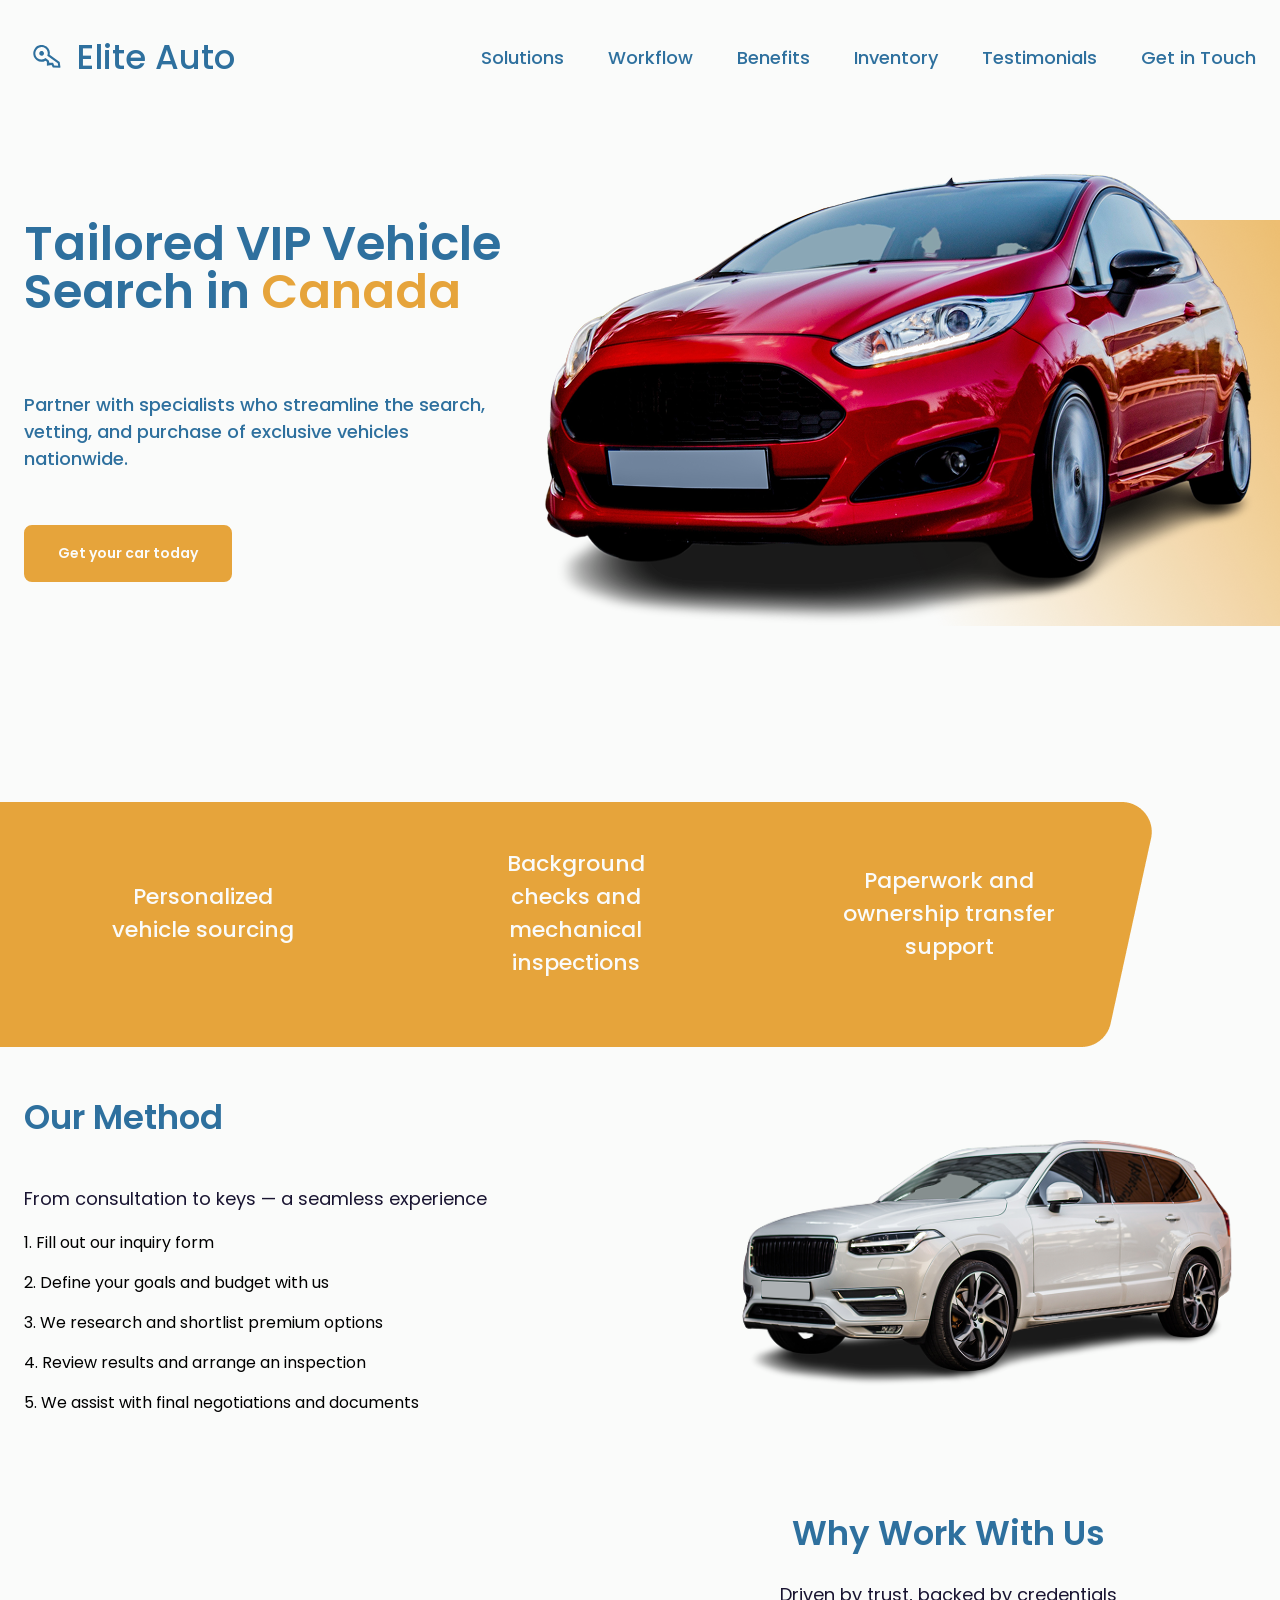
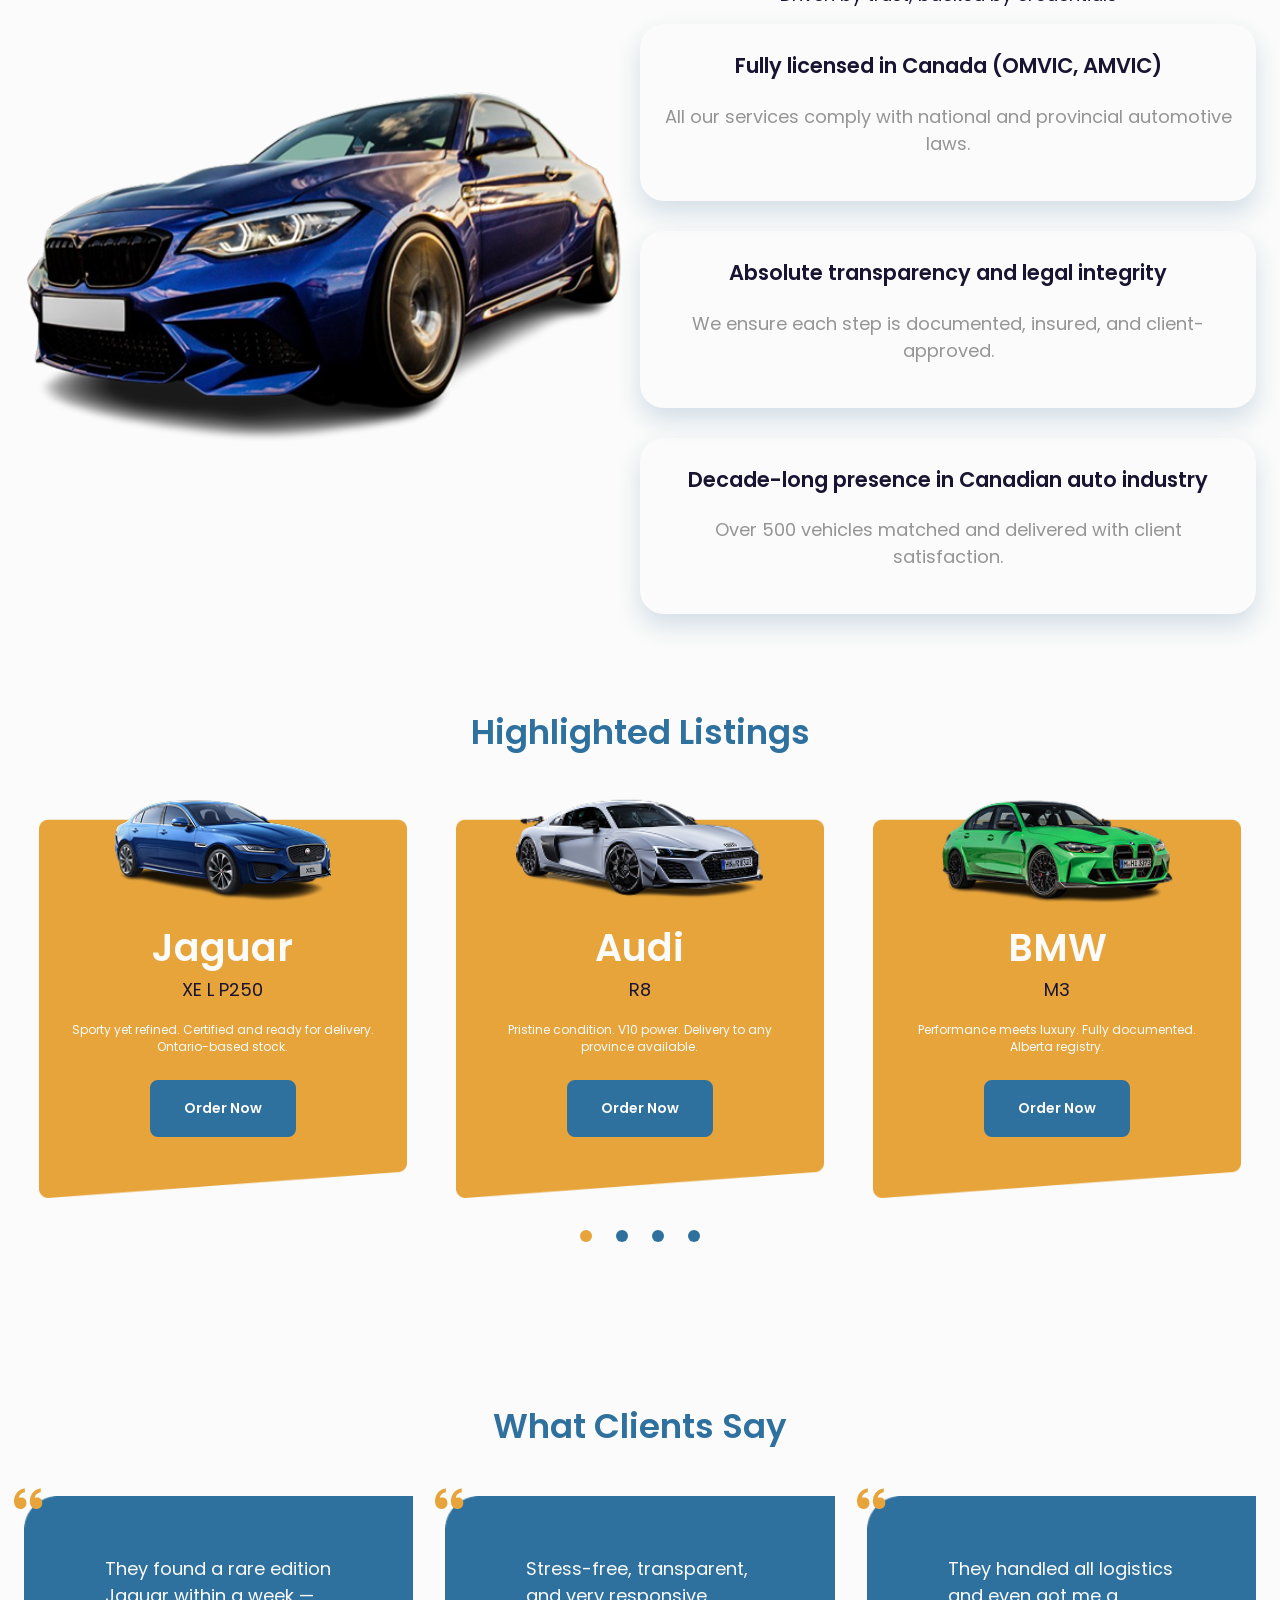
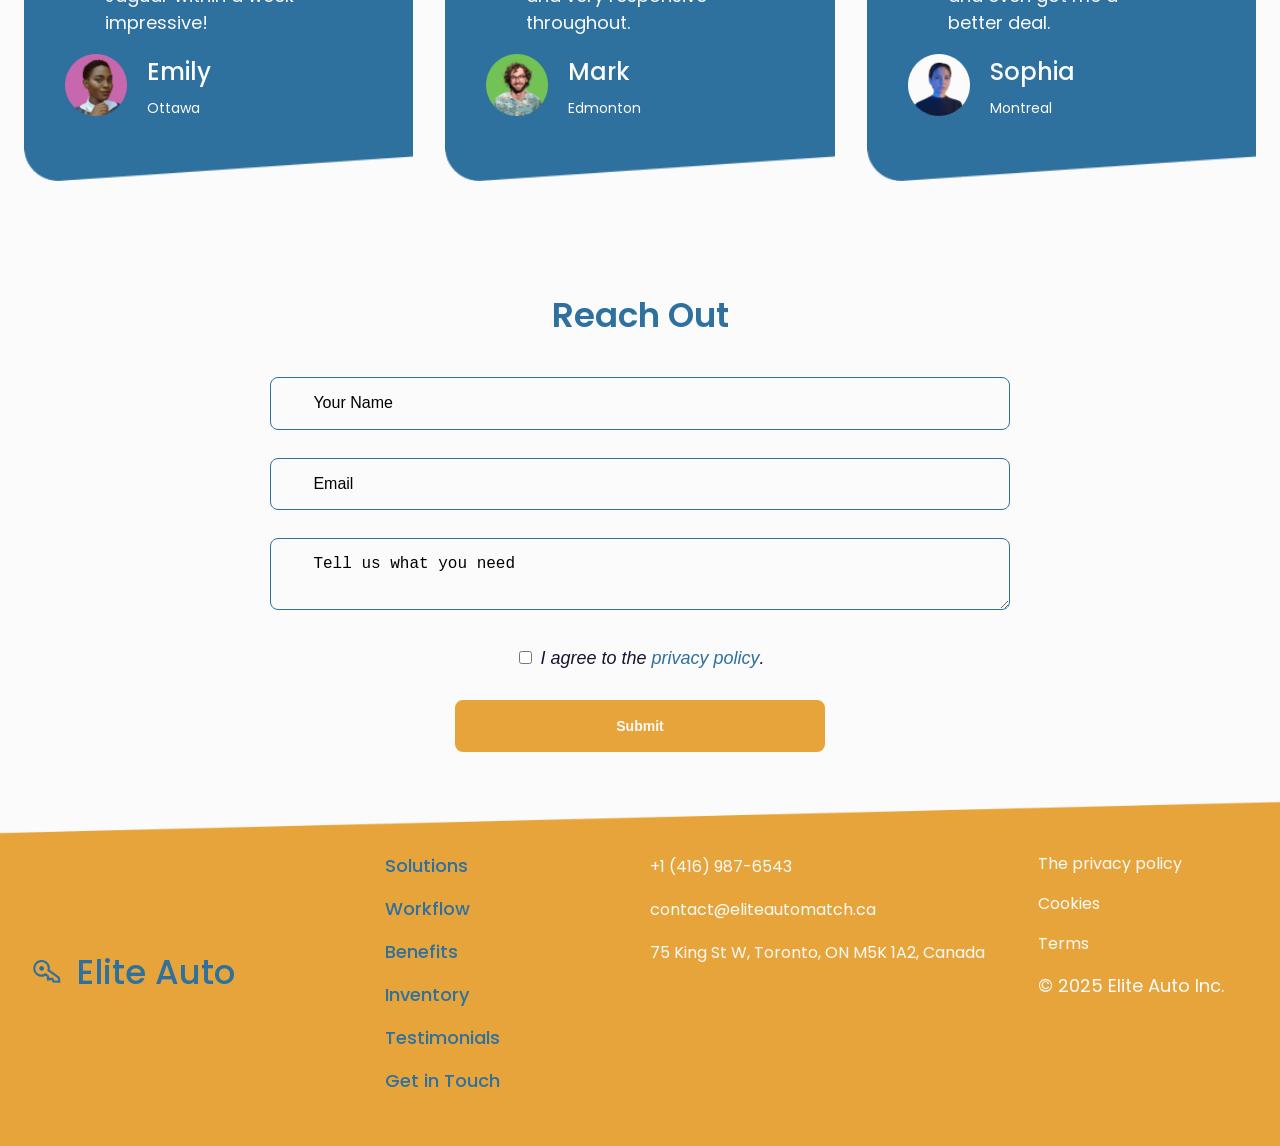
==== index.html @ 56004242 "Updates" ====
<!doctype html><html lang="en"><head><meta charset="UTF-8"><meta http-equiv="X-UA-Compatible" content="IE=edge"><meta name="viewport" content="width=device-width,initial-scale=1"><!-- SEO Meta Tags --><title>Elite Auto Matching Canada</title><meta name="description" content="Get expert help sourcing, inspecting, and buying luxury vehicles in Canada. Licensed professionals with 10+ years of experience. Transparent and secure process."><meta name="keywords" content="premium cars Canada, luxury car sourcing, vehicle inspection, car buying Canada, licensed auto broker, OMVIC, AMVIC"><meta name="author" content="Elite Auto Match"><!-- Canonical --><link rel="canonical" href="https://your-domain.ca/"><!-- Open Graph for social media --><meta property="og:title" content="Elite Auto Match — Premium Car Buying in Canada"><meta property="og:description" content="Trusted experts helping you buy luxury cars across Canada with full transparency and legal support."><meta property="og:image" content="https://yourdomain.ca/public/images/hero.png"><meta property="og:url" content="https://yourdomain.ca"><meta property="og:type" content="website"><!-- Twitter Card --><meta name="twitter:card" content="summary_large_image"><meta name="twitter:title" content="Elite Auto Match — Premium Car Sourcing in Canada"><meta name="twitter:description" content="Certified professionals helping Canadians find, inspect, and purchase top-tier vehicles."><meta name="twitter:image" content="https://yourdomain.ca/public/images/hero.png"><!-- Locale & Language --><meta name="language" content="English"><meta name="geo.region" content="CA"><meta name="geo.placename" content="Canada"><meta name="geo.position" content="56.1304;-106.3468"><meta name="ICBM" content="56.1304, -106.3468"><!-- Favicon --><link rel="icon" type="image/png" href="/favicon/favicon-96x96.png" sizes="96x96"><link rel="icon" type="image/svg+xml" href="/favicon/favicon.svg"><link rel="shortcut icon" href="/favicon/favicon.ico"><link rel="apple-touch-icon" sizes="180x180" href="/favicon/apple-touch-icon.png"><meta name="apple-mobile-web-app-title" content="FreeBook"><link rel="manifest" href="/favicon/site.webmanifest"><link rel="stylesheet" href="https://cdn.jsdelivr.net/npm/swiper@9/swiper-bundle.min.css"><link href="main.css" rel="stylesheet"></head><body><header class="header"><div class="container"><div class="header__container"><nav class="header__nav"><div class="header__logo logo"><img class="logo__img" src="public/images/logo.svg" alt="Logo"> <a class="logo__link link" href="/">Elite Auto</a></div><ul class="header__menu"><li><a class="link" href="#services">Solutions</a></li><li><a class="link" href="#process">Workflow</a></li><li><a class="link" href="#advantages">Benefits</a></li><li><a class="link" href="#examples">Inventory</a></li><li><a class="link" href="#reviews">Testimonials</a></li><li><a class="link" href="#contacts">Get in Touch</a></li></ul></nav><button class="header__burger menu-btn-open" type="button"><svg width="24" height="24"><use href="../public/images/icons.svg#icon-menu"></use></svg></button><div class="mobile-menu"><button class="mobile-menu__btn-close menu-btn-close" type="button"><svg width="24" height="24"><use href="../public/images/icons.svg#icon-close"></use></svg></button><div class="header__logo logo"><img class="logo__img" src="public/images/logo.svg" alt="Logo"> <a class="logo__link link" href="/">Elite Auto</a></div><ul class="mobile-menu__list"><li><a class="mobile-menu__link" href="#services">Solutions</a></li><li><a class="mobile-menu__link" href="#process">Workflow</a></li><li><a class="mobile-menu__link" href="#advantages">Benefits</a></li><li><a class="mobile-menu__link" href="#examples">Inventory</a></li><li><a class="mobile-menu__link" href="#reviews">Testimonials</a></li><li><a class="mobile-menu__link" href="#contacts">Get in Touch</a></li></ul></div></div></div></header><main><section class="hero-section"><div class="container"><div class="hero-section__content"><h1 class="hero-section__title">Tailored VIP Vehicle<br>Search in <span class="accent">Canada</span></h1><p class="hero-section__text">Partner with specialists who streamline the search, vetting, and purchase of exclusive vehicles nationwide.</p><a href="#contacts" class="hero-section__button button button--link" type="button">Get your car today</a></div></div><div class="hero-section__image"></div></section><section id="services" class="services-section"><div class="services-section__decor"><div class="container"><h2 class="visually-hidden">What We Offer</h2><ul class="services-section__list"><li class="services-section__service-card service-card"><div class="service-card__text"><p>Personalized vehicle sourcing</p></div></li><li class="services-section__service-card service-card"><div class="service-card__text"><p>Background checks and mechanical inspections</p></div></li><li class="services-section__service-card service-card"><div class="service-card__text"><p>Paperwork and ownership transfer support</p></div></li></ul></div></div></section><section id="process" class="section process-section"><div class="container process-section__container"><div class="process-section__content"><h2 class="section__title">Our Method</h2><h3 class="section__subtitle process-section__subtitle">From consultation to keys — a seamless experience</h3><ul class="process-section__list"><li class="process-section__process-step process-step"><p class="process-step__text">1. Fill out our inquiry form</p></li><li class="process-section__process-step process-step"><p class="process-step__text">2. Define your goals and budget with us</p></li><li class="process-section__process-step process-step"><p class="process-step__text">3. We research and shortlist premium options</p></li><li class="process-section__process-step process-step"><p class="process-step__text">4. Review results and arrange an inspection</p></li><li class="process-section__process-step process-step"><p class="process-step__text">5. We assist with final negotiations and documents</p></li></ul></div></div><div class="process-section__image"></div></section><section id="advantages" class="section advantages-section"><div class="container advantages-section__container"><div class="advantages-section__content"><h2 class="section__title">Why Work With Us</h2><h3 class="section__subtitle">Driven by trust, backed by credentials</h3><ul class="advantages-section__list"><li class="advantages-section__advantage advantage"><h3 class="advantage__title">Fully licensed in Canada (OMVIC, AMVIC)</h3><p class="advantage__descript">All our services comply with national and provincial automotive laws.</p></li><li class="advantages-section__advantage advantage"><h3 class="advantage__title">Absolute transparency and legal integrity</h3><p class="advantage__descript">We ensure each step is documented, insured, and client-approved.</p></li><li class="advantages-section__advantage advantage"><h3 class="advantage__title">Decade-long presence in Canadian auto industry</h3><p class="advantage__descript">Over 500 vehicles matched and delivered with client satisfaction.</p></li></ul></div></div><div class="advantages-section__image"></div></section><section id="examples" class="section examples-section"><div class="container"><h2 class="section__title section__title--centered">Highlighted Listings</h2><div class="examples-section__slider"><div class="examples-section__cars swiper-container"><ul class="examples-section__list swiper-wrapper"><li class="swiper-slide"><article class="examples-section__car car"><img src="public/images/car-card-decor.png" alt="car" class="car__decor"><div class="car__content"><img class="car__image" src="./public/images/jaguar.png" alt="Jaguar XEL P250"><div class="car__text"><div><h3 class="car__title">Jaguar</h3><p class="car__mark">XE L P250</p><p class="car__about">Sporty yet refined. Certified and ready for delivery. Ontario-based stock.</p></div></div><a href="#contacts" class="car__button button button--link" type="button">Order Now</a></div></article></li><li class="swiper-slide"><article class="examples-section__car car"><img src="public/images/car-card-decor.png" alt="car" class="car__decor"><div class="car__content"><img class="car__image" src="./public/images/audi.png" alt="Audi R8"><div class="car__text"><div><h3 class="car__title">Audi</h3><p class="car__mark">R8</p><p class="car__about">Pristine condition. V10 power. Delivery to any province available.</p></div></div><a href="#contacts" class="car__button button button--link" type="button">Order Now</a></div></article></li><li class="swiper-slide"><article class="examples-section__car car"><img src="public/images/car-card-decor.png" alt="car" class="car__decor"><div class="car__content"><img class="car__image" src="./public/images/bmw.png" alt="BMW M3"><div class="car__text"><div><h3 class="car__title">BMW</h3><p class="car__mark">M3</p><p class="car__about">Performance meets luxury. Fully documented. Alberta registry.</p></div></div><a href="#contacts" class="car__button button button--link" type="button">Order Now</a></div></article></li><li class="swiper-slide"><article class="examples-section__car car"><img src="public/images/car-card-decor.png" alt="car" class="car__decor"><div class="car__content"><img class="car__image" src="./public/images/lamb.png" alt="Lamborghini Huracan"><div class="car__text"><div class="car__description"><h3 class="car__title">Lamborghini</h3><p class="car__mark">Huracan</p><p class="car__about">Eye-catching exotic with full service history. Canada-wide logistics.</p></div></div><a href="#contacts" class="car__button button button--link" type="button">Order Now</a></div></article></li></ul><div class="pagination"><span class="pagination__button"></span></div></div></div></div></section><section class="testimonials-section section" id="reviews"><div class="container testimonials-section__container"><h2 class="testimonials-section__title section__title section__title--centered">What Clients Say</h2><div class="testimonials-list"><div class="testimonial-card"><blockquote class="testimonial-card__text">They found a rare edition Jaguar within a week — impressive!</blockquote><div class="testimonial-card__author"><img class="testimonial-card__img" src="./public/images/author1.png" alt="Emily"><div class="testimonial-card__author-name"><p class="testimonial-card__paragraph">Emily</p><p class="testimonial-card__from">Ottawa</p></div></div></div><div class="testimonial-card"><blockquote class="testimonial-card__text">Stress-free, transparent, and very responsive throughout.</blockquote><div class="testimonial-card__author"><img class="testimonial-card__img" src="./public/images/author2.png" alt="Mark"><div class="testimonial-card__author-name"><p class="testimonial-card__paragraph">Mark</p><p class="testimonial-card__from">Edmonton</p></div></div></div><div class="testimonial-card"><blockquote class="testimonial-card__text">They handled all logistics and even got me a better deal.</blockquote><div class="testimonial-card__author"><img class="testimonial-card__img" src="./public/images/author3.png" alt="Sophia"><div class="testimonial-card__author-name"><p class="testimonial-card__paragraph">Sophia</p><p class="testimonial-card__from">Montreal</p></div></div></div></div></div></section><section class="contacts-section section" id="contacts"><div class="container"><div class="contacts-section__container"><div class="contacts-section__form"><h2 class="contacts-section__title section__title section__title--centered">Reach Out</h2><form class="contacts-section__contact-form" id="get-form" name="get-form" autocomplete="off"><div class="contacts-section__form-field input"><label class="input__label visually-hidden" for="contact-name">Your Name</label> <input class="input__control" id="contact-name" type="text" name="contact-name" placeholder="Your Name" required></div><div class="contacts-section__form-field input"><label class="input__label visually-hidden" for="contact-email">Email</label> <input class="input__control" id="contact-email" name="contact-email" type="email" placeholder="Email" required></div><div class="contacts-section__form-field input"><label class="input__label visually-hidden" for="contact-message">Tell us what you need</label> <textarea id="contact-message" class="input__control" name="contact-message" placeholder="Tell us what you need" required></textarea></div><div class="contacts-section__consent checkbox"><label class="checkbox__container"><input class="checkbox__input contacts-section__checkbox" type="checkbox" required> I agree to the <a class="contacts-section__link link" href="/privacy-policy.html" target="_blank">privacy policy</a>.</label></div><button class="contacts-section__button button" type="submit">Submit</button></form></div></div></div></section></main><footer class="footer"><div class="container"><div class="footer__container"><nav class="footer__nav"><div class="footer__logo logo"><img class="logo__img" src="public/images/logo.svg" alt="Logo"> <a class="logo__link link" href="/">Elite Auto</a></div><ul class="footer__menu"><li><a class="link" href="#services">Solutions</a></li><li><a class="link" href="#process">Workflow</a></li><li><a class="link" href="#advantages">Benefits</a></li><li><a class="link" href="#examples">Inventory</a></li><li><a class="link" href="#reviews">Testimonials</a></li><li><a class="link" href="#contacts">Get in Touch</a></li></ul></nav><address class="footer__address"><ul class="footer__address-list"><li><a class="footer__address-link" href="tel:+14169876543">+1 (416) 987-6543</a></li><li><a class="footer__address-link" href="mailto:contact@eliteautomatch.ca">contact@eliteautomatch.ca</a></li><li><a class="footer__address-link" href="https://maps.app.goo.gl/K4pb2bKvcawvZpwS7" target="_blank">75 King St W, Toronto, ON M5K 1A2, Canada</a></li></ul><div class="footer__address-info"><a class="footer__address-link" href="privacy-policy.html" target="_blank">The privacy policy</a> <a class="footer__address-link" href="cookies.html" target="_blank">Cookies</a> <a class="footer__address-link" href="terms.html" target="_blank">Terms</a><p class="footer__address-copyright">© 2025 Elite Auto Inc.</p></div></address></div></div></footer><script src="https://cdn.jsdelivr.net/npm/swiper@9/swiper-bundle.min.js"></script><script defer="defer" src="scripts.js"></script></body></html>
---- main.css ----
@font-face{font-display:swap;font-family:"Poppins";font-style:normal;font-weight:400;src:url(media/405055dd680fa1dcdfa2.woff2) format("woff2")}@font-face{font-display:swap;font-family:"Poppins";font-style:normal;font-weight:500;src:url(media/08491d3f7fe7ae88ef44.woff2) format("woff2")}@font-face{font-display:swap;font-family:"Poppins";font-style:normal;font-weight:600;src:url(media/91145014c0350c248ed2.woff2) format("woff2")}:root{--primary: #fafbfa;--secondary: #2e709e;--secondary-orang: #e6a43b;--color-primary: #191431;--color-secondary: #272727;--color-secondary-light: #959595;--color-black: #000000;--color-secondary-title: rgba(21, 114, 211, 0.1);--font-family: "Poppins", sans-serif;--second-family: "Inter", sans-serif}.visually-hidden{position:absolute;left:-10000px;top:auto;width:1px;height:1px;overflow:hidden}.is-scroll-disable{overflow:hidden}.accent{color:#e6a43b;color:var(--secondary-orang)}*,*::after,*::before{box-sizing:border-box}html{scroll-behavior:smooth}body{color:#191431;color:var(--color-primary);font-family:"Poppins",sans-serif;font-size:16px;font-weight:300;line-height:1.5;margin:0;background-color:#fafbfa;background-color:var(--primary)}@media screen and (min-width: 768px){body{font-size:18px;font-weight:400}}h1,h2,h3,h4,h5,h6,p{margin-top:0}img{display:block;max-width:100%;height:auto;-o-object-fit:cover;object-fit:cover}ul{list-style-type:none;margin:0;padding:0}a{display:inline-block}address{font-style:normal}.advantage{background-color:var(--secondary-light);border-radius:24px;box-shadow:0 12px 24px 0 rgba(16,76,139,.16);padding:26px 24px}.advantage__descript{color:#959595;color:var(--color-secondary-light)}.button{display:block;border-radius:8px;padding:8px;color:#fafbfa;color:var(--primary);background-color:#e6a43b;background-color:var(--secondary-orang);border:2px solid #e6a43b;border:2px solid var(--secondary-orang);cursor:pointer;font-weight:600;font-size:14px}.button:hover{color:#e6a43b;color:var(--secondary-orang);background:rgba(0,0,0,0)}.button--link{text-decoration:none;text-align:center}@media screen and (min-width: 768px){.button{padding:16px 32px}}.car{display:flex;align-items:center;flex-direction:column;gap:25px;border-radius:16px;height:403px;position:relative;color:#fafbfa;color:var(--primary)}.car__decor{position:absolute;bottom:0;z-index:0;height:379px}.car__image{height:108px;-o-object-fit:contain;object-fit:contain}.car__content{position:relative;z-index:1;display:flex;align-items:center;flex-direction:column;text-align:center;gap:25px}.car__title{font-weight:900;font-size:38px;line-height:106%;margin-bottom:8px}.car__mark{font-weight:400;font-size:18px;color:#191431;color:var(--color-primary)}.car__about{font-weight:400;font-size:12px;line-height:142%;width:80%;margin:0 auto}.car__text{display:flex;flex-direction:column;gap:24px}.car__button{background-color:#2e709e;background-color:var(--secondary);border:2px solid #2e709e;border:2px solid var(--secondary)}.car__button:hover{background-color:rgba(0,0,0,0);color:#fafbfa;color:var(--primary)}.link{color:#2e709e;color:var(--secondary);text-decoration:none;transition:color .3s;font-weight:500}.link:hover{color:#191431;color:var(--color-primary)}.input{position:relative}.input__label{position:absolute;top:16px;left:42px}.input__control{padding:8px 24px;width:100%;font-size:16px;line-height:1.17;border-radius:8px;border:1px solid #2e709e;border:1px solid var(--secondary);background-color:rgba(0,0,0,0)}.input__control:focus{border-color:#e6a43b;border-color:var(--secondary-orang);outline:none}.input__control::-moz-placeholder{color:var(--color-secondary-dark);font-size:16px;line-height:1.17}.input__control::placeholder{color:var(--color-secondary-dark);font-size:16px;line-height:1.17}.input__control:focus::-moz-placeholder{color:var(--color-primary-dark)}.input__control:focus::placeholder{color:var(--color-primary-dark)}@media screen and (min-width: 768px){.input__control{padding:16px 42px}}.logo{gap:5px;align-items:center;display:flex;font-family:"Poppins", sans-serif;font-family:var(--font-family);font-weight:600;font-size:34px;line-height:150%;color:#2e709e;color:var(--secondary);text-wrap:nowrap}@media screen and (min-width: 768px){.logo{font-size:18px}}@media screen and (min-width: 1280px){.logo{font-size:34px}}.logo__link{color:#2e709e;color:var(--secondary)}.logo__link:hover{color:#2e709e;color:var(--secondary)}.logo__link--footer{color:#fafbfa;color:var(--primary)}.logo__link--footer:hover{color:#fafbfa;color:var(--primary)}.logo__img{height:44px;width:44px}@media screen and (min-width: 768px){.logo__img{height:24px;width:24px}}@media screen and (min-width: 1280px){.logo__img{height:47px;width:47px}}.pagination{display:flex;align-items:center;justify-content:center;gap:24px}.pagination__button{width:12px;height:12px;padding:0;background-color:#2e709e;background-color:var(--secondary);border-radius:50%}.pagination__button--active{background-color:#e6a43b;background-color:var(--secondary-orang)}.process-step{font-size:16px;line-height:150%;color:#000000;color:var(--color-black);display:flex;align-items:center;gap:10px}.process-step__text{margin:0}.service-card{display:flex;flex-direction:column;gap:18px;width:20%;text-align:center}.service-card__icon-container{margin:20px auto}.service-card__icon{fill:#fafbfa;fill:var(--primary)}.service-card__text{font-weight:500;font-size:16px;line-height:150%}@media screen and (min-width: 768px){.service-card__text{font-size:22px}}.testimonial-card{position:relative;z-index:1;padding:41px;border-radius:30px 0 0 30px;background-image:url([data-uri]);background-repeat:no-repeat;background-size:cover;color:#fafbfa;color:var(--primary)}.testimonial-card:before{position:absolute;content:"";background-image:url([data-uri]);background-repeat:no-repeat;background-size:cover;background-position:center;height:21px;width:29px;top:-8px;left:-10px}.testimonial-card__paragraph{margin:0}.testimonial-card__text{font-weight:400;font-size:18px;line-height:150%}.testimonial-card__author{font-weight:500;font-size:24px;line-height:150%;display:flex;gap:20px}.testimonial-card__img{width:62px;height:62px}.testimonial-card__from{font-weight:400;font-size:14px}.advantages-section{position:relative}.advantages-section__container{display:flex;justify-content:flex-end;text-align:center}.advantages-section__content{width:100%}@media screen and (min-width: 768px){.advantages-section__content{width:50%}}.advantages-section__list{display:flex;flex-direction:column;gap:30px}.advantages-section__image{display:none}@media screen and (min-width: 768px){.advantages-section__image{display:block;position:absolute;background-image:url(public/images/advantages-section.png);background-repeat:no-repeat;background-size:contain;background-position:center left;top:0;left:0;width:50%;height:100%}}.contacts-section{padding:4rem 0;text-align:center}.contacts-section__wrapper{width:100%}@media screen and (min-width: 768px){.contacts-section__wrapper{width:50%;margin:0 auto}}.contacts-section__contact-form{display:flex;flex-direction:column;gap:28px;width:100%;margin:0 auto;padding-top:40px}@media screen and (min-width: 768px){.contacts-section__contact-form{width:60%}}.contacts-section__button{width:50%;margin:0 auto}.contacts-section__consent{font-family:"Inter", sans-serif;font-family:var(--second-family);font-style:italic}.contacts-section__link{color:#2e709e;color:var(--secondary)}.contacts-section__link:hover{color:#191431;color:var(--color-primary)}.container{width:100%;max-width:1288px;margin:0 auto;padding:0 24px}.examples-section{position:relative}.examples-section__slider{display:flex;gap:32px;align-items:center;margin-top:40px;margin-bottom:50px}.examples-section__cars{overflow:hidden}.examples-section__list{margin-bottom:32px}.footer{background-image:url([data-uri]);background-repeat:no-repeat;background-size:cover;background-position:center;padding:52px 0;position:relative;color:#fafbfa;color:var(--primary)}.footer__container{display:flex;gap:20px;flex-direction:column}@media screen and (min-width: 768px){.footer__container{flex-direction:row}}.footer__nav,.footer__address{display:flex;flex-direction:column;gap:20px;text-align:center}@media screen and (min-width: 768px){.footer__nav,.footer__address{flex-basis:50%;flex-direction:row;text-align:left}}.footer__logo,.footer__menu{flex-grow:1}.footer__menu{display:flex;flex-direction:column;flex-grow:1;gap:16px}.footer__address-list,.footer__address-info{flex-grow:1;display:flex;flex-direction:column;gap:16px}.footer__address-link{color:#fafbfa;color:var(--primary);font-size:16px;font-weight:300;text-decoration:none}.footer__address-link:hover{color:#191431;color:var(--color-primary)}.header{position:absolute;top:0;left:0;width:100%;padding-top:16px;font-weight:500;z-index:2}@media screen and (min-width: 1280px){.header{padding-top:32px}}.header__container{display:flex;align-items:center;gap:40px}.header__nav{display:flex;align-items:center;flex-grow:1;gap:40px}.header__menu{display:none;text-wrap:nowrap}@media screen and (min-width: 768px){.header__menu{display:flex;gap:16px;flex-grow:1;justify-content:flex-end}}@media screen and (min-width: 1280px){.header__menu{gap:44px}}.header__button{display:none}@media screen and (min-width: 1280px){.header__button{display:block}}.header__burger{background-color:rgba(0,0,0,0);border:none;height:24px;width:24px;padding:0;fill:#191431;fill:var(--color-primary)}@media screen and (min-width: 768px){.header__burger{display:none}}.hero-section{padding:124px 0;position:relative}@media screen and (min-width: 768px){.hero-section{padding:200px 0}}@media screen and (min-width: 1280px){.hero-section{padding:220px 0}}.hero-section__content{width:100%;position:relative;z-index:1;display:flex;flex-direction:column;align-items:center;gap:35px}@media screen and (min-width: 768px){.hero-section__content{width:40%;align-items:flex-start}}.hero-section__title{font-weight:600;font-size:48px;line-height:100%;position:relative;text-wrap:nowrap;color:#2e709e;color:var(--secondary)}.hero-section__text{font-weight:500;font-size:18px;line-height:150%;color:#2e709e;color:var(--secondary)}.hero-section__button{margin-left:0;width:-moz-fit-content;width:fit-content;text-wrap:nowrap}.hero-section__image{display:none}@media screen and (min-width: 768px){.hero-section__image{display:block;background-repeat:no-repeat;background-position:left center;background-image:url(public/images/hero.png);position:absolute;top:0;right:0;height:100%;width:60%;z-index:0}}.mobile-menu{position:fixed;top:0;left:0;z-index:20;width:100%;height:100%;padding:16px 24px;background-color:#fafbfa;background-color:var(--primary);transform:translateX(100%);transition:transform .3s}.mobile-menu.is-open{transform:translateX(0)}.mobile-menu__btn-close{position:absolute;top:16px;right:24px;display:flex;align-items:center;justify-content:center;padding:0;fill:rgba(0,0,0,0);stroke:#2e709e;stroke:var(--secondary);background-color:rgba(0,0,0,0);border:none;cursor:pointer}.mobile-menu__list{display:flex;flex-direction:column;gap:16px;padding-top:40px}.mobile-menu__link{color:#191431;color:var(--color-primary);font-size:16px;line-height:1.5;text-decoration:none;font-weight:600}.mobile-menu__link:hover{color:#2e709e;color:var(--secondary)}.process-section{position:relative}.process-section__container{display:flex;justify-content:flex-end;flex-direction:column-reverse}.process-section__content{width:100%;position:relative;z-index:1;display:flex;flex-direction:column;align-items:center;gap:20px}@media screen and (min-width: 768px){.process-section__content{width:50%;align-items:flex-start}}.process-section__subtitle{margin:0}.process-section__list{display:flex;flex-direction:column;gap:16px}.process-section__image{display:none}@media screen and (min-width: 768px){.process-section__image{display:block;position:absolute;background-image:url(public/images/decor-progress.png);background-repeat:no-repeat;background-size:contain;background-position:center left;top:0;right:0;width:50%;height:100%}}.section{padding:20px 0}@media screen and (min-width: 768px){.section{padding:48px 0}}.section__title{font-weight:900;font-size:55px;line-height:116%;color:#2e709e;color:var(--secondary)}@media screen and (min-width: 768px){.section__title{font-size:34px;line-height:1.3}}.section__title--centered{text-align:center;margin:0 auto}.section__subtitle{line-height:130%;font-weight:400;font-size:18px}.services-section{color:#fafbfa;color:var(--primary)}.services-section__decor{display:flex;align-items:center;width:100%;height:245px;background-image:url([data-uri]);background-repeat:no-repeat;background-size:cover;background-position:center}@media screen and (min-width: 768px){.services-section__decor{width:90%;background-position:right}}.services-section__list{display:flex;justify-content:space-around;align-items:center;gap:16px}.testimonials-section{padding:4rem 0}.testimonials-section__title{margin-bottom:.5rem}.testimonials-list{display:grid;grid-template-columns:repeat(auto-fit, minmax(280px, 1fr));grid-gap:2rem;gap:2rem;padding-top:40px}.thank-you{text-align:center;padding-top:124px}.thank-you__button{width:20%;margin:0px auto 40px}

/*# sourceMappingURL=main.css.map*/
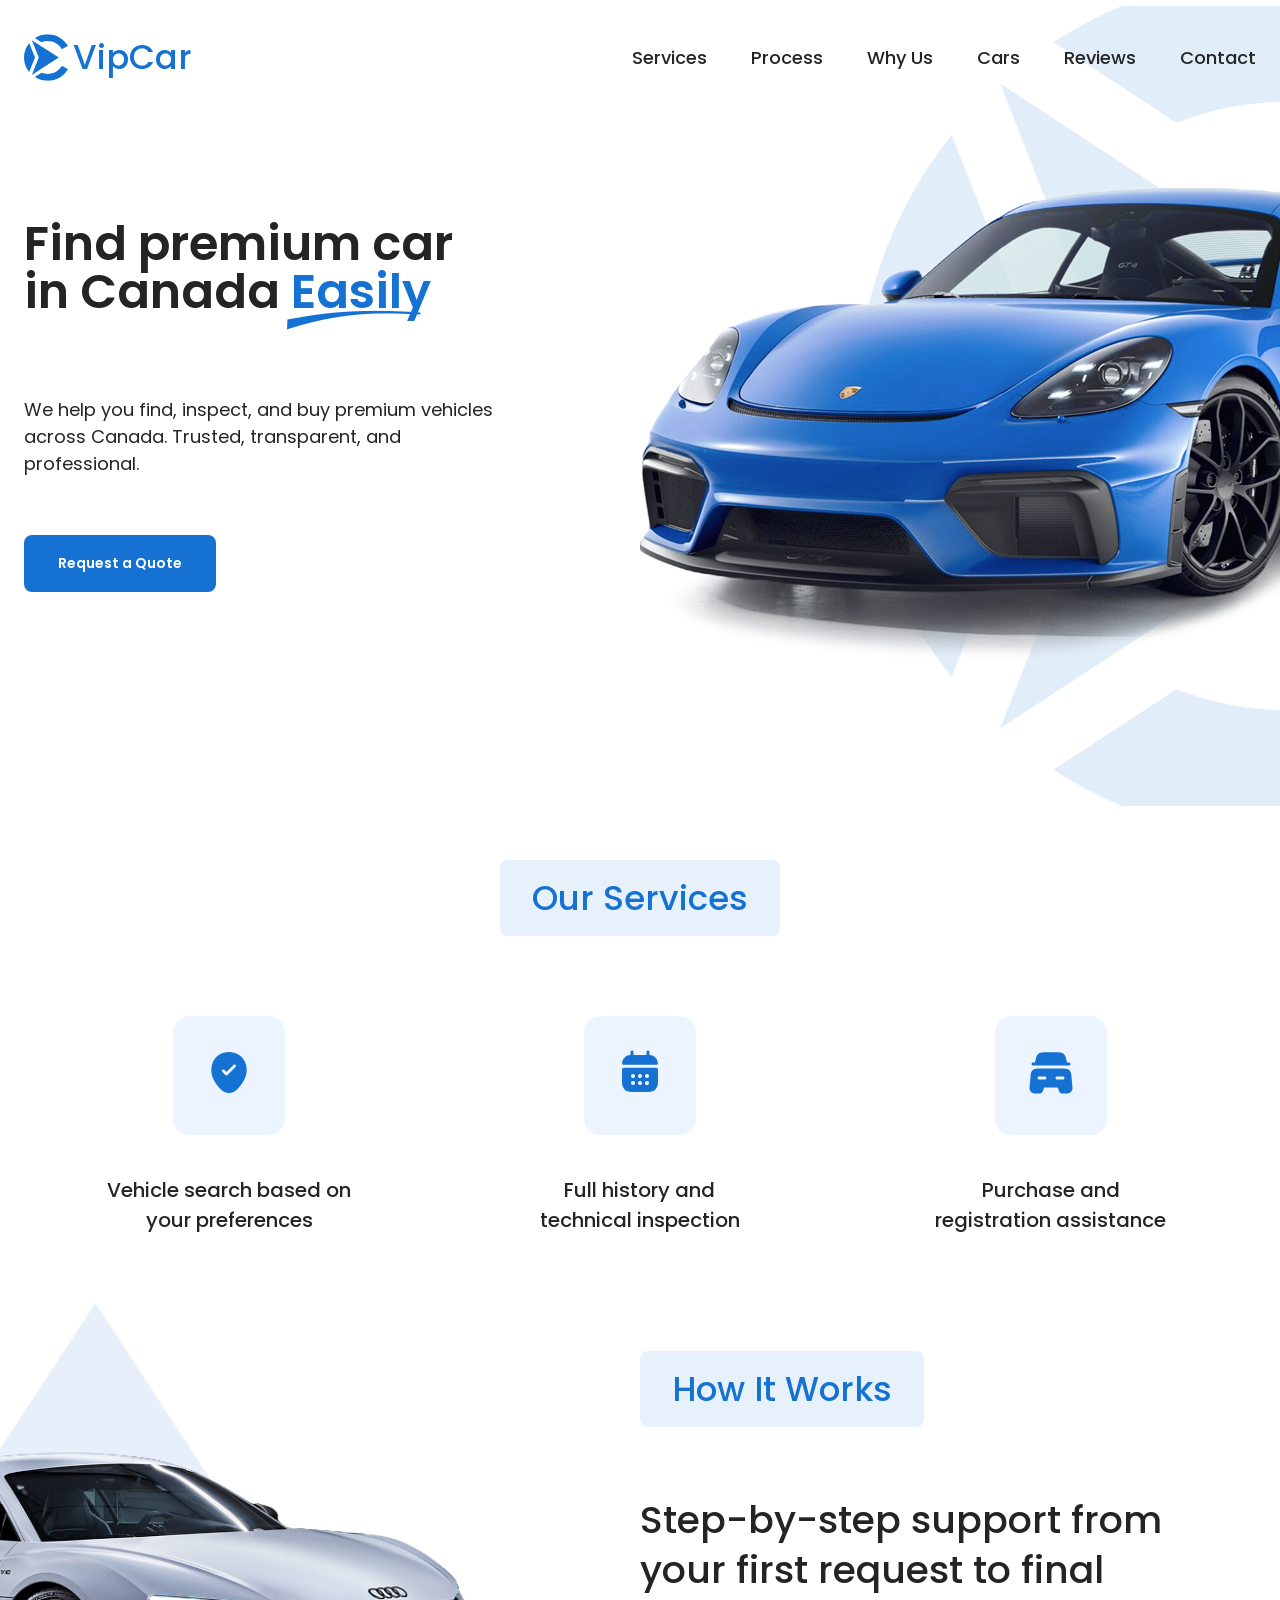
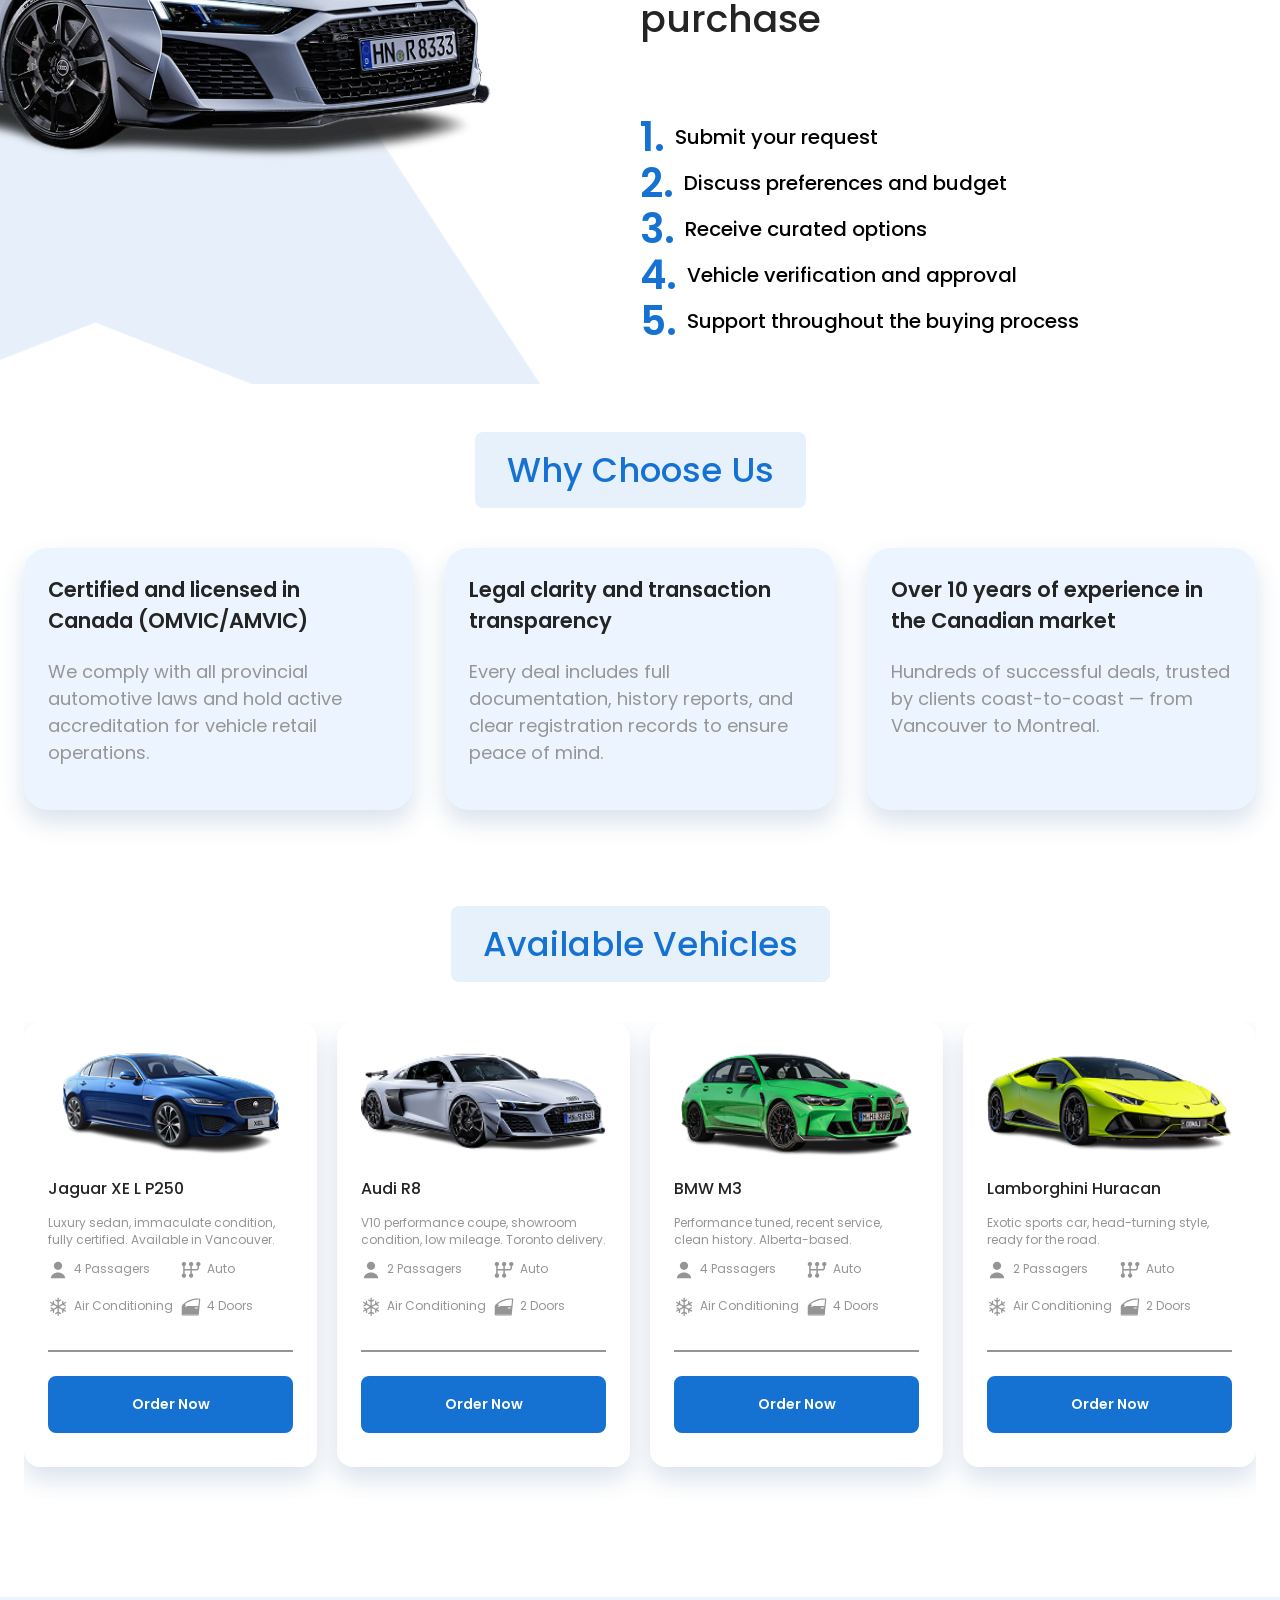
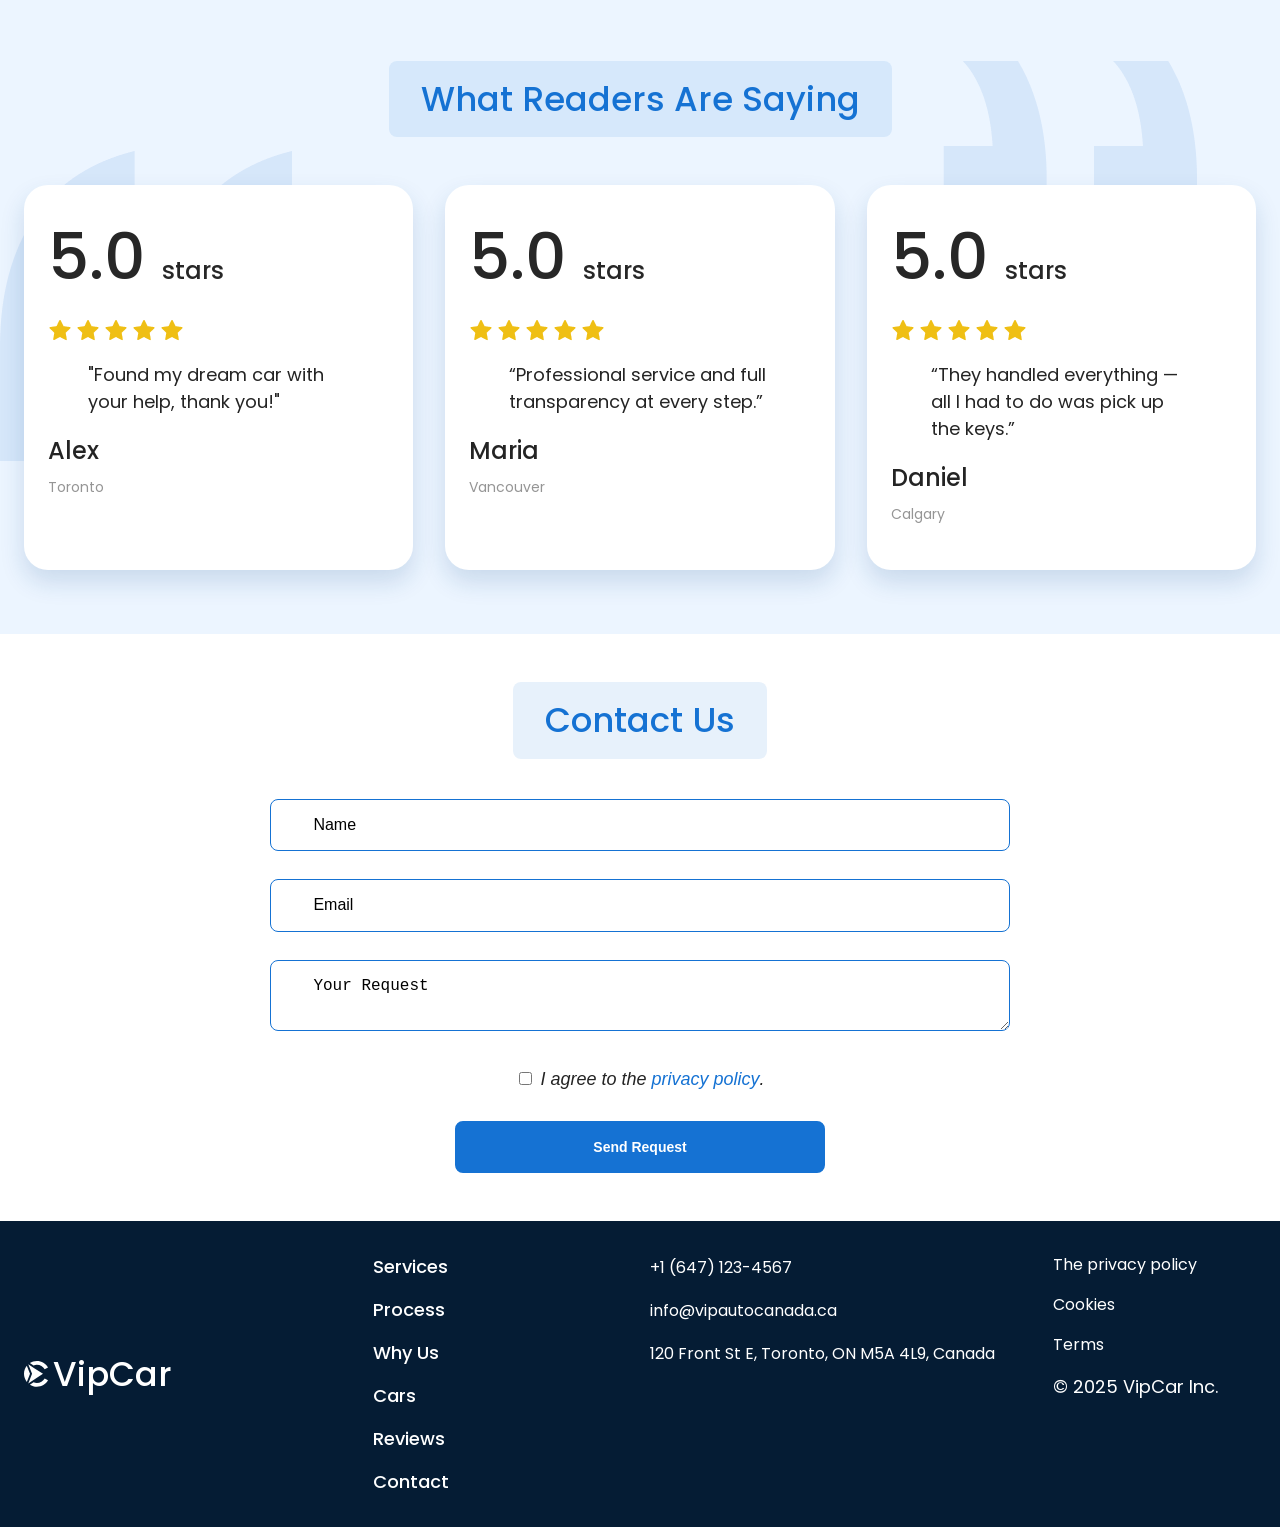
==== commit a9038228: "Updates" ====
--- a/index.html
+++ b/index.html
@@ -1 +1 @@
-<!doctype html><html lang="en"><head><meta charset="UTF-8"><meta http-equiv="X-UA-Compatible" content="IE=edge"><meta name="viewport" content="width=device-width,initial-scale=1"><!-- SEO Meta Tags --><title>Elite Auto Matching Canada</title><meta name="description" content="Get expert help sourcing, inspecting, and buying luxury vehicles in Canada. Licensed professionals with 10+ years of experience. Transparent and secure process."><meta name="keywords" content="premium cars Canada, luxury car sourcing, vehicle inspection, car buying Canada, licensed auto broker, OMVIC, AMVIC"><meta name="author" content="Elite Auto Match"><!-- Canonical --><link rel="canonical" href="https://your-domain.ca/"><!-- Open Graph for social media --><meta property="og:title" content="Elite Auto Match — Premium Car Buying in Canada"><meta property="og:description" content="Trusted experts helping you buy luxury cars across Canada with full transparency and legal support."><meta property="og:image" content="https://yourdomain.ca/public/images/hero.png"><meta property="og:url" content="https://yourdomain.ca"><meta property="og:type" content="website"><!-- Twitter Card --><meta name="twitter:card" content="summary_large_image"><meta name="twitter:title" content="Elite Auto Match — Premium Car Sourcing in Canada"><meta name="twitter:description" content="Certified professionals helping Canadians find, inspect, and purchase top-tier vehicles."><meta name="twitter:image" content="https://yourdomain.ca/public/images/hero.png"><!-- Locale & Language --><meta name="language" content="English"><meta name="geo.region" content="CA"><meta name="geo.placename" content="Canada"><meta name="geo.position" content="56.1304;-106.3468"><meta name="ICBM" content="56.1304, -106.3468"><!-- Favicon --><link rel="icon" type="image/png" href="/favicon/favicon-96x96.png" sizes="96x96"><link rel="icon" type="image/svg+xml" href="/favicon/favicon.svg"><link rel="shortcut icon" href="/favicon/favicon.ico"><link rel="apple-touch-icon" sizes="180x180" href="/favicon/apple-touch-icon.png"><meta name="apple-mobile-web-app-title" content="FreeBook"><link rel="manifest" href="/favicon/site.webmanifest"><link rel="stylesheet" href="https://cdn.jsdelivr.net/npm/swiper@9/swiper-bundle.min.css"><link href="main.css" rel="stylesheet"></head><body><header class="header"><div class="container"><div class="header__container"><nav class="header__nav"><div class="header__logo logo"><img class="logo__img" src="public/images/logo.svg" alt="Logo"> <a class="logo__link link" href="/">Elite Auto</a></div><ul class="header__menu"><li><a class="link" href="#services">Solutions</a></li><li><a class="link" href="#process">Workflow</a></li><li><a class="link" href="#advantages">Benefits</a></li><li><a class="link" href="#examples">Inventory</a></li><li><a class="link" href="#reviews">Testimonials</a></li><li><a class="link" href="#contacts">Get in Touch</a></li></ul></nav><button class="header__burger menu-btn-open" type="button"><svg width="24" height="24"><use href="../public/images/icons.svg#icon-menu"></use></svg></button><div class="mobile-menu"><button class="mobile-menu__btn-close menu-btn-close" type="button"><svg width="24" height="24"><use href="../public/images/icons.svg#icon-close"></use></svg></button><div class="header__logo logo"><img class="logo__img" src="public/images/logo.svg" alt="Logo"> <a class="logo__link link" href="/">Elite Auto</a></div><ul class="mobile-menu__list"><li><a class="mobile-menu__link" href="#services">Solutions</a></li><li><a class="mobile-menu__link" href="#process">Workflow</a></li><li><a class="mobile-menu__link" href="#advantages">Benefits</a></li><li><a class="mobile-menu__link" href="#examples">Inventory</a></li><li><a class="mobile-menu__link" href="#reviews">Testimonials</a></li><li><a class="mobile-menu__link" href="#contacts">Get in Touch</a></li></ul></div></div></div></header><main><section class="hero-section"><div class="container"><div class="hero-section__content"><h1 class="hero-section__title">Tailored VIP Vehicle<br>Search in <span class="accent">Canada</span></h1><p class="hero-section__text">Partner with specialists who streamline the search, vetting, and purchase of exclusive vehicles nationwide.</p><a href="#contacts" class="hero-section__button button button--link" type="button">Get your car today</a></div></div><div class="hero-section__image"></div></section><section id="services" class="services-section"><div class="services-section__decor"><div class="container"><h2 class="visually-hidden">What We Offer</h2><ul class="services-section__list"><li class="services-section__service-card service-card"><div class="service-card__text"><p>Personalized vehicle sourcing</p></div></li><li class="services-section__service-card service-card"><div class="service-card__text"><p>Background checks and mechanical inspections</p></div></li><li class="services-section__service-card service-card"><div class="service-card__text"><p>Paperwork and ownership transfer support</p></div></li></ul></div></div></section><section id="process" class="section process-section"><div class="container process-section__container"><div class="process-section__content"><h2 class="section__title">Our Method</h2><h3 class="section__subtitle process-section__subtitle">From consultation to keys — a seamless experience</h3><ul class="process-section__list"><li class="process-section__process-step process-step"><p class="process-step__text">1. Fill out our inquiry form</p></li><li class="process-section__process-step process-step"><p class="process-step__text">2. Define your goals and budget with us</p></li><li class="process-section__process-step process-step"><p class="process-step__text">3. We research and shortlist premium options</p></li><li class="process-section__process-step process-step"><p class="process-step__text">4. Review results and arrange an inspection</p></li><li class="process-section__process-step process-step"><p class="process-step__text">5. We assist with final negotiations and documents</p></li></ul></div></div><div class="process-section__image"></div></section><section id="advantages" class="section advantages-section"><div class="container advantages-section__container"><div class="advantages-section__content"><h2 class="section__title">Why Work With Us</h2><h3 class="section__subtitle">Driven by trust, backed by credentials</h3><ul class="advantages-section__list"><li class="advantages-section__advantage advantage"><h3 class="advantage__title">Fully licensed in Canada (OMVIC, AMVIC)</h3><p class="advantage__descript">All our services comply with national and provincial automotive laws.</p></li><li class="advantages-section__advantage advantage"><h3 class="advantage__title">Absolute transparency and legal integrity</h3><p class="advantage__descript">We ensure each step is documented, insured, and client-approved.</p></li><li class="advantages-section__advantage advantage"><h3 class="advantage__title">Decade-long presence in Canadian auto industry</h3><p class="advantage__descript">Over 500 vehicles matched and delivered with client satisfaction.</p></li></ul></div></div><div class="advantages-section__image"></div></section><section id="examples" class="section examples-section"><div class="container"><h2 class="section__title section__title--centered">Highlighted Listings</h2><div class="examples-section__slider"><div class="examples-section__cars swiper-container"><ul class="examples-section__list swiper-wrapper"><li class="swiper-slide"><article class="examples-section__car car"><img src="public/images/car-card-decor.png" alt="car" class="car__decor"><div class="car__content"><img class="car__image" src="./public/images/jaguar.png" alt="Jaguar XEL P250"><div class="car__text"><div><h3 class="car__title">Jaguar</h3><p class="car__mark">XE L P250</p><p class="car__about">Sporty yet refined. Certified and ready for delivery. Ontario-based stock.</p></div></div><a href="#contacts" class="car__button button button--link" type="button">Order Now</a></div></article></li><li class="swiper-slide"><article class="examples-section__car car"><img src="public/images/car-card-decor.png" alt="car" class="car__decor"><div class="car__content"><img class="car__image" src="./public/images/audi.png" alt="Audi R8"><div class="car__text"><div><h3 class="car__title">Audi</h3><p class="car__mark">R8</p><p class="car__about">Pristine condition. V10 power. Delivery to any province available.</p></div></div><a href="#contacts" class="car__button button button--link" type="button">Order Now</a></div></article></li><li class="swiper-slide"><article class="examples-section__car car"><img src="public/images/car-card-decor.png" alt="car" class="car__decor"><div class="car__content"><img class="car__image" src="./public/images/bmw.png" alt="BMW M3"><div class="car__text"><div><h3 class="car__title">BMW</h3><p class="car__mark">M3</p><p class="car__about">Performance meets luxury. Fully documented. Alberta registry.</p></div></div><a href="#contacts" class="car__button button button--link" type="button">Order Now</a></div></article></li><li class="swiper-slide"><article class="examples-section__car car"><img src="public/images/car-card-decor.png" alt="car" class="car__decor"><div class="car__content"><img class="car__image" src="./public/images/lamb.png" alt="Lamborghini Huracan"><div class="car__text"><div class="car__description"><h3 class="car__title">Lamborghini</h3><p class="car__mark">Huracan</p><p class="car__about">Eye-catching exotic with full service history. Canada-wide logistics.</p></div></div><a href="#contacts" class="car__button button button--link" type="button">Order Now</a></div></article></li></ul><div class="pagination"><span class="pagination__button"></span></div></div></div></div></section><section class="testimonials-section section" id="reviews"><div class="container testimonials-section__container"><h2 class="testimonials-section__title section__title section__title--centered">What Clients Say</h2><div class="testimonials-list"><div class="testimonial-card"><blockquote class="testimonial-card__text">They found a rare edition Jaguar within a week — impressive!</blockquote><div class="testimonial-card__author"><img class="testimonial-card__img" src="./public/images/author1.png" alt="Emily"><div class="testimonial-card__author-name"><p class="testimonial-card__paragraph">Emily</p><p class="testimonial-card__from">Ottawa</p></div></div></div><div class="testimonial-card"><blockquote class="testimonial-card__text">Stress-free, transparent, and very responsive throughout.</blockquote><div class="testimonial-card__author"><img class="testimonial-card__img" src="./public/images/author2.png" alt="Mark"><div class="testimonial-card__author-name"><p class="testimonial-card__paragraph">Mark</p><p class="testimonial-card__from">Edmonton</p></div></div></div><div class="testimonial-card"><blockquote class="testimonial-card__text">They handled all logistics and even got me a better deal.</blockquote><div class="testimonial-card__author"><img class="testimonial-card__img" src="./public/images/author3.png" alt="Sophia"><div class="testimonial-card__author-name"><p class="testimonial-card__paragraph">Sophia</p><p class="testimonial-card__from">Montreal</p></div></div></div></div></div></section><section class="contacts-section section" id="contacts"><div class="container"><div class="contacts-section__container"><div class="contacts-section__form"><h2 class="contacts-section__title section__title section__title--centered">Reach Out</h2><form class="contacts-section__contact-form" id="get-form" name="get-form" autocomplete="off"><div class="contacts-section__form-field input"><label class="input__label visually-hidden" for="contact-name">Your Name</label> <input class="input__control" id="contact-name" type="text" name="contact-name" placeholder="Your Name" required></div><div class="contacts-section__form-field input"><label class="input__label visually-hidden" for="contact-email">Email</label> <input class="input__control" id="contact-email" name="contact-email" type="email" placeholder="Email" required></div><div class="contacts-section__form-field input"><label class="input__label visually-hidden" for="contact-message">Tell us what you need</label> <textarea id="contact-message" class="input__control" name="contact-message" placeholder="Tell us what you need" required></textarea></div><div class="contacts-section__consent checkbox"><label class="checkbox__container"><input class="checkbox__input contacts-section__checkbox" type="checkbox" required> I agree to the <a class="contacts-section__link link" href="/privacy-policy.html" target="_blank">privacy policy</a>.</label></div><button class="contacts-section__button button" type="submit">Submit</button></form></div></div></div></section></main><footer class="footer"><div class="container"><div class="footer__container"><nav class="footer__nav"><div class="footer__logo logo"><img class="logo__img" src="public/images/logo.svg" alt="Logo"> <a class="logo__link link" href="/">Elite Auto</a></div><ul class="footer__menu"><li><a class="link" href="#services">Solutions</a></li><li><a class="link" href="#process">Workflow</a></li><li><a class="link" href="#advantages">Benefits</a></li><li><a class="link" href="#examples">Inventory</a></li><li><a class="link" href="#reviews">Testimonials</a></li><li><a class="link" href="#contacts">Get in Touch</a></li></ul></nav><address class="footer__address"><ul class="footer__address-list"><li><a class="footer__address-link" href="tel:+14169876543">+1 (416) 987-6543</a></li><li><a class="footer__address-link" href="mailto:contact@eliteautomatch.ca">contact@eliteautomatch.ca</a></li><li><a class="footer__address-link" href="https://maps.app.goo.gl/K4pb2bKvcawvZpwS7" target="_blank">75 King St W, Toronto, ON M5K 1A2, Canada</a></li></ul><div class="footer__address-info"><a class="footer__address-link" href="privacy-policy.html" target="_blank">The privacy policy</a> <a class="footer__address-link" href="cookies.html" target="_blank">Cookies</a> <a class="footer__address-link" href="terms.html" target="_blank">Terms</a><p class="footer__address-copyright">© 2025 Elite Auto Inc.</p></div></address></div></div></footer><script src="https://cdn.jsdelivr.net/npm/swiper@9/swiper-bundle.min.js"></script><script defer="defer" src="scripts.js"></script></body></html>+<!doctype html><html lang="en"><head><meta charset="UTF-8"><meta http-equiv="X-UA-Compatible" content="IE=edge"><meta name="viewport" content="width=device-width,initial-scale=1"><!-- SEO Meta Tags --><title>VIP Car Sourcing in Canada – Premium Auto Purchase Assistance</title><meta name="description" content="Professional VIP car sourcing service in Canada. We help you find, inspect, and buy premium vehicles with full legal support."><meta name="keywords" content="car sourcing Canada, luxury cars Canada, VIP auto Canada, premium car buying service, vehicle inspection Canada"><meta name="author" content="VIP Auto Canada"><!-- Canonical --><link rel="canonical" href="https://your-domain.ca/"><!-- Open Graph for social media --><meta property="og:title" content="VIP Car Sourcing in Canada"><meta property="og:description" content="Buy luxury cars in Canada with full assistance – search, inspection, legal support. Licensed and experienced team."><meta property="og:image" content="https://your-domain.ca/images/og-image.jpg"><meta property="og:url" content="https://your-domain.ca/"><meta property="og:type" content="website"><!-- Twitter Card --><meta name="twitter:card" content="summary_large_image"><meta name="twitter:title" content="VIP Car Sourcing in Canada"><meta name="twitter:description" content="Canada-based premium vehicle sourcing service with full buyer support and legal protection."><meta name="twitter:image" content="https://your-domain.ca/images/og-image.jpg"><!-- Locale & Language --><meta name="language" content="English"><meta name="geo.region" content="CA"><meta name="geo.placename" content="Canada"><meta name="geo.position" content="56.1304;-106.3468"><meta name="ICBM" content="56.1304, -106.3468"><!-- Favicon --><link rel="icon" type="image/png" href="/favicon/favicon-96x96.png" sizes="96x96"><link rel="icon" type="image/svg+xml" href="/favicon/favicon.svg"><link rel="shortcut icon" href="/favicon/favicon.ico"><link rel="apple-touch-icon" sizes="180x180" href="/favicon/apple-touch-icon.png"><meta name="apple-mobile-web-app-title" content="FreeBook"><link rel="manifest" href="/favicon/site.webmanifest"><link rel="stylesheet" href="https://cdn.jsdelivr.net/npm/swiper@9/swiper-bundle.min.css"><link href="main.css" rel="stylesheet"></head><body><header class="header"><div class="container"><div class="header__container"><nav class="header__nav"><div class="header__logo logo"><img class="logo__img" src="public/images/logo.svg" alt="Logo"> <a class="logo__link link" href="/">VipCar</a></div><ul class="header__menu"><li><a class="link" href="#services">Services</a></li><li><a class="link" href="#process">Process</a></li><li><a class="link" href="#advantages">Why Us</a></li><li><a class="link" href="#examples">Cars</a></li><li><a class="link" href="#reviews">Reviews</a></li><li><a class="link" href="#contacts">Contact</a></li></ul></nav><button class="header__burger menu-btn-open" type="button"><svg width="24" height="24"><use href="../public/images/icons.svg#icon-menu"></use></svg></button><div class="mobile-menu"><button class="mobile-menu__btn-close menu-btn-close" type="button"><svg width="24" height="24"><use href="../public/images/icons.svg#icon-close"></use></svg></button><div class="header__logo logo"><img class="logo__img" src="public/images/logo.svg" alt="Logo"> <a class="logo__link link" href="/">VipCar</a></div><ul class="mobile-menu__list"><li><a class="mobile-menu__link" href="#services">Services</a></li><li><a class="mobile-menu__link" href="#process">Process</a></li><li><a class="mobile-menu__link" href="#advantages">Why Us</a></li><li><a class="mobile-menu__link" href="#examples">Cars</a></li><li><a class="mobile-menu__link" href="#reviews">Reviews</a></li><li><a class="mobile-menu__link" href="#contacts">Contact</a></li></ul></div></div></div></header><main><section class="hero-section"><div class="container"><div class="hero-section__content"><h1 class="hero-section__title">Find premium car<br>in Canada <span class="hero-section__title--accent">Easily</span></h1><p class="hero-section__text">We help you find, inspect, and buy premium vehicles<br>across Canada. Trusted, transparent, and professional.</p><a href="#contacts" class="hero-section__button button button--link" type="button">Request a Quote</a></div></div><div class="hero-section__image"></div></section><section id="services" class="section services-section"><div class="container"><h2 class="section__title section__title--centered">Our Services</h2><ul class="services-section__list"><li class="services-section__service-card service-card"><div class="service-card__icon-container"><svg class="service-card__icon" width="48" height="48"><use href="../public/images/icons.svg#icon-location-tick"></use></svg></div><div class="service-card__text"><p>Vehicle search based on your preferences</p></div></li><li class="services-section__service-card service-card"><div class="service-card__icon-container"><svg class="service-card__icon" width="48" height="48"><use href="../public/images/icons.svg#icon-calendar"></use></svg></div><div class="service-card__text"><p>Full history and technical inspection</p></div></li><li class="services-section__service-card service-card"><div class="service-card__icon-container"><svg class="service-card__icon" width="48" height="48"><use href="../public/images/icons.svg#icon-car"></use></svg></div><div class="service-card__text"><p>Purchase and registration assistance</p></div></li></ul></div></section><section id="process" class="section process-section"><div class="container process-section__container"><div class="process-section__content"><h2 class="section__title">How It Works</h2><h3 class="section__subtitle">Step-by-step support from your first request to final purchase</h3><ul class="process-section__list"><li class="process-section__process-step process-step"><p class="process-step__text process-step__text--number">1.</p><p class="process-step__text">Submit your request</p></li><li class="process-section__process-step process-step"><p class="process-step__text process-step__text--number">2.</p><p class="process-step__text">Discuss preferences and budget</p></li><li class="process-section__process-step process-step"><p class="process-step__text process-step__text--number">3.</p><p class="process-step__text">Receive curated options</p></li><li class="process-section__process-step process-step"><p class="process-step__text process-step__text--number">4.</p><p class="process-step__text">Vehicle verification and approval</p></li><li class="process-section__process-step process-step"><p class="process-step__text process-step__text--number">5.</p><p class="process-step__text">Support throughout the buying process</p></li></ul></div></div><div class="process-section__image"></div></section><section id="advantages" class="section advantages-section"><div class="container advantages-section__container"><h2 class="section__title section__title--centered">Why Choose Us</h2><div class="advantages-section__content"><ul class="advantages-section__list"><li class="advantages-section__advantage advantage"><h3 class="advantage__title">Certified and licensed in Canada (OMVIC/AMVIC)</h3><p class="advantage__descript">We comply with all provincial automotive laws and hold active accreditation for vehicle retail operations.</p></li><li class="advantages-section__advantage advantage"><h3 class="advantage__title">Legal clarity and transaction transparency</h3><p class="advantage__descript">Every deal includes full documentation, history reports, and clear registration records to ensure peace of mind.</p></li><li class="advantages-section__advantage advantage"><h3 class="advantage__title">Over 10 years of experience in the Canadian market</h3><p class="advantage__descript">Hundreds of successful deals, trusted by clients coast-to-coast — from Vancouver to Montreal.</p></li></ul></div></div></section><section id="examples" class="section examples-section"><div class="container"><h2 class="section__title section__title--centered">Available Vehicles</h2><div class="examples-section__slider"><div class="examples-section__cars swiper-container"><ul class="examples-section__list swiper-wrapper"><li class="swiper-slide"><article class="examples-section__car car"><img class="car__image" src="./public/images/jaguar.png" alt="Jaguar XEL P250"><div class="car__text"><div><h3 class="car__title">Jaguar XE L P250</h3><p class="car__about">Luxury sedan, immaculate condition, fully certified. Available in Vancouver.</p><div class="car__plus"><ul class="car__list"><li class="car__item"><div class="car__icon-container"><svg class="car__icon" width="20" height="20"><use href="../public/images/icons.svg#icon-user"></use></svg></div><p>4 Passagers</p></li><li class="car__item"><div class="car__icon-container"><svg class="car__icon" width="20" height="20"><use href="../public/images/icons.svg#icon-automat"></use></svg></div><p>Auto</p></li><li class="car__item"><div class="card__icon-container"><svg class="car__icon" width="20" height="20"><use href="../public/images/icons.svg#icon-cond"></use></svg></div><p>Air Conditioning</p></li><li class="car__item"><div class="car__icon-container"><svg class="car__icon" width="20" height="20"><use href="../public/images/icons.svg#icon-dor"></use></svg></div><p>4 Doors</p></li></ul></div></div><div class="car__price"><a href="#contacts" class="car__button button button--link" type="button">Order Now</a></div></div></article></li><li class="swiper-slide"><article class="examples-section__car car"><img class="car__image" src="./public/images/audi.png" alt="Audi R8"><div class="car__text"><div><h3 class="car__title">Audi R8</h3><p class="car__about">V10 performance coupe, showroom condition, low mileage. Toronto delivery.</p><div class="car__plus"><ul class="car__list"><li class="car__item"><div class="car__icon-container"><svg class="car__icon" width="20" height="20"><use href="../public/images/icons.svg#icon-user"></use></svg></div><p>2 Passagers</p></li><li class="car__item"><div class="car__icon-container"><svg class="car__icon" width="20" height="20"><use href="../public/images/icons.svg#icon-automat"></use></svg></div><p>Auto</p></li><li class="car__item"><div class="card__icon-container"><svg class="car__icon" width="20" height="20"><use href="../public/images/icons.svg#icon-cond"></use></svg></div><p>Air Conditioning</p></li><li class="car__item"><div class="car__icon-container"><svg class="car__icon" width="20" height="20"><use href="../public/images/icons.svg#icon-dor"></use></svg></div><p>2 Doors</p></li></ul></div></div><div class="car__price"><a href="#contacts" class="car__button button button--link" type="button">Order Now</a></div></div></article></li><li class="swiper-slide"><article class="examples-section__car car"><img class="car__image" src="./public/images/bmw.png" alt="BMW M3"><div class="car__text"><div><h3 class="car__title">BMW M3</h3><p class="car__about">Performance tuned, recent service, clean history. Alberta-based.</p><div class="car__plus"><ul class="car__list"><li class="car__item"><div class="car__icon-container"><svg class="car__icon" width="20" height="20"><use href="../public/images/icons.svg#icon-user"></use></svg></div><p>4 Passagers</p></li><li class="car__item"><div class="car__icon-container"><svg class="car__icon" width="20" height="20"><use href="../public/images/icons.svg#icon-automat"></use></svg></div><p>Auto</p></li><li class="car__item"><div class="card__icon-container"><svg class="car__icon" width="20" height="20"><use href="../public/images/icons.svg#icon-cond"></use></svg></div><p>Air Conditioning</p></li><li class="car__item"><div class="car__icon-container"><svg class="car__icon" width="20" height="20"><use href="../public/images/icons.svg#icon-dor"></use></svg></div><p>4 Doors</p></li></ul></div></div><div class="car__price"><a href="#contacts" class="car__button button button--link" type="button">Order Now</a></div></div></article></li><li class="swiper-slide"><article class="examples-section__car car"><img class="car__image" src="./public/images/lamb.png" alt="Lamborghini Huracan"><div class="car__text"><div><h3 class="car__title">Lamborghini Huracan</h3><p class="car__about">Exotic sports car, head-turning style, ready for the road.</p><div class="car__plus"><ul class="car__list"><li class="car__item"><div class="car__icon-container"><svg class="car__icon" width="20" height="20"><use href="../public/images/icons.svg#icon-user"></use></svg></div><p>2 Passagers</p></li><li class="car__item"><div class="car__icon-container"><svg class="car__icon" width="20" height="20"><use href="../public/images/icons.svg#icon-automat"></use></svg></div><p>Auto</p></li><li class="car__item"><div class="card__icon-container"><svg class="car__icon" width="20" height="20"><use href="../public/images/icons.svg#icon-cond"></use></svg></div><p>Air Conditioning</p></li><li class="car__item"><div class="car__icon-container"><svg class="car__icon" width="20" height="20"><use href="../public/images/icons.svg#icon-dor"></use></svg></div><p>2 Doors</p></li></ul></div></div><div class="car__price"><a href="#contacts" class="car__button button button--link" type="button">Order Now</a></div></div></article></li></ul><div class="pagination"><span class="pagination__button"></span> <span class="pagination__button"></span> <span class="pagination__button"></span></div></div></div></div></section><section class="testimonials-section section" id="reviews"><div class="container testimonials-section__container"><h2 class="testimonials-section__title section__title section__title--centered">What Readers Are Saying</h2><div class="testimonials-list"><div class="testimonial-card"><div class="testimonial-card__number"><p class="testimonial-card__paragraph">5.0 <span class="testimonial-card__number--little">stars</span></p><img src="public/images/stars.png" alt="stars"></div><blockquote class="testimonial-card__text">"Found my dream car with your help, thank you!"</blockquote><div class="testimonial-card__author"><p class="testimonial-card__paragraph">Alex</p><p class="testimonial-card__from">Toronto</p></div></div><div class="testimonial-card"><div class="testimonial-card__number"><p class="testimonial-card__paragraph">5.0 <span class="testimonial-card__number--little">stars</span></p><img src="public/images/stars.png" alt="stars"></div><blockquote class="testimonial-card__text">“Professional service and full transparency at every step.”</blockquote><div class="testimonial-card__author"><p class="testimonial-card__paragraph">Maria</p><p class="testimonial-card__from">Vancouver</p></div></div><div class="testimonial-card"><div class="testimonial-card__number"><p class="testimonial-card__paragraph">5.0 <span class="testimonial-card__number--little">stars</span></p><img src="public/images/stars.png" alt="stars"></div><blockquote class="testimonial-card__text">“They handled everything — all I had to do was pick up the keys.”</blockquote><div class="testimonial-card__author"><p class="testimonial-card__paragraph">Daniel</p><p class="testimonial-card__from">Calgary</p></div></div></div></div></section><section class="contacts-section section" id="contacts"><div class="container"><div class="contacts-section__container"><div class="contacts-section__form"><h2 class="contacts-section__title section__title section__title--centered">Contact Us</h2><form class="contacts-section__contact-form" id="get-form" name="get-form" autocomplete="off"><div class="contacts-section__form-field input"><label class="input__label visually-hidden" for="contact-name">Name</label> <input class="input__control" id="contact-name" type="text" name="contact-name" placeholder="Name" required></div><div class="contacts-section__form-field input"><label class="input__label visually-hidden" for="contact-email">Email</label> <input class="input__control" id="contact-email" name="contact-email" type="email" placeholder="Email" required></div><div class="contacts-section__form-field input"><label class="input__label visually-hidden" for="contact-message">Your Request</label> <textarea id="contact-message" class="input__control" name="contact-message" placeholder="Your Request" required></textarea></div><div class="contacts-section__consent checkbox"><label class="checkbox__container"><input class="checkbox__input contacts-section__checkbox" type="checkbox" required> I agree to the <a class="contacts-section__link link" href="/privacy-policy.html" target="_blank">privacy policy</a>.</label></div><button class="contacts-section__button button" type="submit">Send Request</button></form></div></div></div></section></main><footer class="footer"><div class="container"><div class="footer__container"><nav class="footer__nav"><div class="footer__logo logo"><img class="logo__img--footer" src="public/images/logo-footer.svg" alt="Logo"> <a class="logo__link--footer link" href="/">VipCar</a></div><ul class="footer__menu"><li><a class="link link--footer" href="#services">Services</a></li><li><a class="link link--footer" href="#process">Process</a></li><li><a class="link link--footer" href="#advantages">Why Us</a></li><li><a class="link link--footer" href="#examples">Cars</a></li><li><a class="link link--footer" href="#reviews">Reviews</a></li><li><a class="link link--footer" href="#contacts">Contact</a></li></ul></nav><address class="footer__address"><ul class="footer__address-list"><li><a class="footer__address-link" href="tel:+380960000007">+1 (647) 123-4567</a></li><li><a class="footer__address-link" href="mailto:shopbakery@gmail.com">info@vipautocanada.ca</a></li><li><a class="footer__address-link" href="https://maps.app.goo.gl/HWdQvb2QpxN7qVZq7" target="_blank">120 Front St E, Toronto, ON M5A 4L9, Canada</a></li></ul><div class="footer__address-info"><a class="footer__address-link" href="privacy-policy.html" target="_blank">The privacy policy</a> <a class="footer__address-link" href="cookies.html" target="_blank">Cookies</a> <a class="footer__address-link" href="terms.html" target="_blank">Terms</a><p class="footer__address-copyright">© 2025 VipCar Inc.</p></div></address></div></div></footer><script src="https://cdn.jsdelivr.net/npm/swiper@9/swiper-bundle.min.js"></script><script defer="defer" src="scripts.js"></script></body></html>
--- a/main.css
+++ b/main.css
@@ -1,3 +1,3 @@
-@font-face{font-display:swap;font-family:"Poppins";font-style:normal;font-weight:400;src:url(media/405055dd680fa1dcdfa2.woff2) format("woff2")}@font-face{font-display:swap;font-family:"Poppins";font-style:normal;font-weight:500;src:url(media/08491d3f7fe7ae88ef44.woff2) format("woff2")}@font-face{font-display:swap;font-family:"Poppins";font-style:normal;font-weight:600;src:url(media/91145014c0350c248ed2.woff2) format("woff2")}:root{--primary: #fafbfa;--secondary: #2e709e;--secondary-orang: #e6a43b;--color-primary: #191431;--color-secondary: #272727;--color-secondary-light: #959595;--color-black: #000000;--color-secondary-title: rgba(21, 114, 211, 0.1);--font-family: "Poppins", sans-serif;--second-family: "Inter", sans-serif}.visually-hidden{position:absolute;left:-10000px;top:auto;width:1px;height:1px;overflow:hidden}.is-scroll-disable{overflow:hidden}.accent{color:#e6a43b;color:var(--secondary-orang)}*,*::after,*::before{box-sizing:border-box}html{scroll-behavior:smooth}body{color:#191431;color:var(--color-primary);font-family:"Poppins",sans-serif;font-size:16px;font-weight:300;line-height:1.5;margin:0;background-color:#fafbfa;background-color:var(--primary)}@media screen and (min-width: 768px){body{font-size:18px;font-weight:400}}h1,h2,h3,h4,h5,h6,p{margin-top:0}img{display:block;max-width:100%;height:auto;-o-object-fit:cover;object-fit:cover}ul{list-style-type:none;margin:0;padding:0}a{display:inline-block}address{font-style:normal}.advantage{background-color:var(--secondary-light);border-radius:24px;box-shadow:0 12px 24px 0 rgba(16,76,139,.16);padding:26px 24px}.advantage__descript{color:#959595;color:var(--color-secondary-light)}.button{display:block;border-radius:8px;padding:8px;color:#fafbfa;color:var(--primary);background-color:#e6a43b;background-color:var(--secondary-orang);border:2px solid #e6a43b;border:2px solid var(--secondary-orang);cursor:pointer;font-weight:600;font-size:14px}.button:hover{color:#e6a43b;color:var(--secondary-orang);background:rgba(0,0,0,0)}.button--link{text-decoration:none;text-align:center}@media screen and (min-width: 768px){.button{padding:16px 32px}}.car{display:flex;align-items:center;flex-direction:column;gap:25px;border-radius:16px;height:403px;position:relative;color:#fafbfa;color:var(--primary)}.car__decor{position:absolute;bottom:0;z-index:0;height:379px}.car__image{height:108px;-o-object-fit:contain;object-fit:contain}.car__content{position:relative;z-index:1;display:flex;align-items:center;flex-direction:column;text-align:center;gap:25px}.car__title{font-weight:900;font-size:38px;line-height:106%;margin-bottom:8px}.car__mark{font-weight:400;font-size:18px;color:#191431;color:var(--color-primary)}.car__about{font-weight:400;font-size:12px;line-height:142%;width:80%;margin:0 auto}.car__text{display:flex;flex-direction:column;gap:24px}.car__button{background-color:#2e709e;background-color:var(--secondary);border:2px solid #2e709e;border:2px solid var(--secondary)}.car__button:hover{background-color:rgba(0,0,0,0);color:#fafbfa;color:var(--primary)}.link{color:#2e709e;color:var(--secondary);text-decoration:none;transition:color .3s;font-weight:500}.link:hover{color:#191431;color:var(--color-primary)}.input{position:relative}.input__label{position:absolute;top:16px;left:42px}.input__control{padding:8px 24px;width:100%;font-size:16px;line-height:1.17;border-radius:8px;border:1px solid #2e709e;border:1px solid var(--secondary);background-color:rgba(0,0,0,0)}.input__control:focus{border-color:#e6a43b;border-color:var(--secondary-orang);outline:none}.input__control::-moz-placeholder{color:var(--color-secondary-dark);font-size:16px;line-height:1.17}.input__control::placeholder{color:var(--color-secondary-dark);font-size:16px;line-height:1.17}.input__control:focus::-moz-placeholder{color:var(--color-primary-dark)}.input__control:focus::placeholder{color:var(--color-primary-dark)}@media screen and (min-width: 768px){.input__control{padding:16px 42px}}.logo{gap:5px;align-items:center;display:flex;font-family:"Poppins", sans-serif;font-family:var(--font-family);font-weight:600;font-size:34px;line-height:150%;color:#2e709e;color:var(--secondary);text-wrap:nowrap}@media screen and (min-width: 768px){.logo{font-size:18px}}@media screen and (min-width: 1280px){.logo{font-size:34px}}.logo__link{color:#2e709e;color:var(--secondary)}.logo__link:hover{color:#2e709e;color:var(--secondary)}.logo__link--footer{color:#fafbfa;color:var(--primary)}.logo__link--footer:hover{color:#fafbfa;color:var(--primary)}.logo__img{height:44px;width:44px}@media screen and (min-width: 768px){.logo__img{height:24px;width:24px}}@media screen and (min-width: 1280px){.logo__img{height:47px;width:47px}}.pagination{display:flex;align-items:center;justify-content:center;gap:24px}.pagination__button{width:12px;height:12px;padding:0;background-color:#2e709e;background-color:var(--secondary);border-radius:50%}.pagination__button--active{background-color:#e6a43b;background-color:var(--secondary-orang)}.process-step{font-size:16px;line-height:150%;color:#000000;color:var(--color-black);display:flex;align-items:center;gap:10px}.process-step__text{margin:0}.service-card{display:flex;flex-direction:column;gap:18px;width:20%;text-align:center}.service-card__icon-container{margin:20px auto}.service-card__icon{fill:#fafbfa;fill:var(--primary)}.service-card__text{font-weight:500;font-size:16px;line-height:150%}@media screen and (min-width: 768px){.service-card__text{font-size:22px}}.testimonial-card{position:relative;z-index:1;padding:41px;border-radius:30px 0 0 30px;background-image:url([data-uri]);background-repeat:no-repeat;background-size:cover;color:#fafbfa;color:var(--primary)}.testimonial-card:before{position:absolute;content:"";background-image:url([data-uri]);background-repeat:no-repeat;background-size:cover;background-position:center;height:21px;width:29px;top:-8px;left:-10px}.testimonial-card__paragraph{margin:0}.testimonial-card__text{font-weight:400;font-size:18px;line-height:150%}.testimonial-card__author{font-weight:500;font-size:24px;line-height:150%;display:flex;gap:20px}.testimonial-card__img{width:62px;height:62px}.testimonial-card__from{font-weight:400;font-size:14px}.advantages-section{position:relative}.advantages-section__container{display:flex;justify-content:flex-end;text-align:center}.advantages-section__content{width:100%}@media screen and (min-width: 768px){.advantages-section__content{width:50%}}.advantages-section__list{display:flex;flex-direction:column;gap:30px}.advantages-section__image{display:none}@media screen and (min-width: 768px){.advantages-section__image{display:block;position:absolute;background-image:url(public/images/advantages-section.png);background-repeat:no-repeat;background-size:contain;background-position:center left;top:0;left:0;width:50%;height:100%}}.contacts-section{padding:4rem 0;text-align:center}.contacts-section__wrapper{width:100%}@media screen and (min-width: 768px){.contacts-section__wrapper{width:50%;margin:0 auto}}.contacts-section__contact-form{display:flex;flex-direction:column;gap:28px;width:100%;margin:0 auto;padding-top:40px}@media screen and (min-width: 768px){.contacts-section__contact-form{width:60%}}.contacts-section__button{width:50%;margin:0 auto}.contacts-section__consent{font-family:"Inter", sans-serif;font-family:var(--second-family);font-style:italic}.contacts-section__link{color:#2e709e;color:var(--secondary)}.contacts-section__link:hover{color:#191431;color:var(--color-primary)}.container{width:100%;max-width:1288px;margin:0 auto;padding:0 24px}.examples-section{position:relative}.examples-section__slider{display:flex;gap:32px;align-items:center;margin-top:40px;margin-bottom:50px}.examples-section__cars{overflow:hidden}.examples-section__list{margin-bottom:32px}.footer{background-image:url([data-uri]);background-repeat:no-repeat;background-size:cover;background-position:center;padding:52px 0;position:relative;color:#fafbfa;color:var(--primary)}.footer__container{display:flex;gap:20px;flex-direction:column}@media screen and (min-width: 768px){.footer__container{flex-direction:row}}.footer__nav,.footer__address{display:flex;flex-direction:column;gap:20px;text-align:center}@media screen and (min-width: 768px){.footer__nav,.footer__address{flex-basis:50%;flex-direction:row;text-align:left}}.footer__logo,.footer__menu{flex-grow:1}.footer__menu{display:flex;flex-direction:column;flex-grow:1;gap:16px}.footer__address-list,.footer__address-info{flex-grow:1;display:flex;flex-direction:column;gap:16px}.footer__address-link{color:#fafbfa;color:var(--primary);font-size:16px;font-weight:300;text-decoration:none}.footer__address-link:hover{color:#191431;color:var(--color-primary)}.header{position:absolute;top:0;left:0;width:100%;padding-top:16px;font-weight:500;z-index:2}@media screen and (min-width: 1280px){.header{padding-top:32px}}.header__container{display:flex;align-items:center;gap:40px}.header__nav{display:flex;align-items:center;flex-grow:1;gap:40px}.header__menu{display:none;text-wrap:nowrap}@media screen and (min-width: 768px){.header__menu{display:flex;gap:16px;flex-grow:1;justify-content:flex-end}}@media screen and (min-width: 1280px){.header__menu{gap:44px}}.header__button{display:none}@media screen and (min-width: 1280px){.header__button{display:block}}.header__burger{background-color:rgba(0,0,0,0);border:none;height:24px;width:24px;padding:0;fill:#191431;fill:var(--color-primary)}@media screen and (min-width: 768px){.header__burger{display:none}}.hero-section{padding:124px 0;position:relative}@media screen and (min-width: 768px){.hero-section{padding:200px 0}}@media screen and (min-width: 1280px){.hero-section{padding:220px 0}}.hero-section__content{width:100%;position:relative;z-index:1;display:flex;flex-direction:column;align-items:center;gap:35px}@media screen and (min-width: 768px){.hero-section__content{width:40%;align-items:flex-start}}.hero-section__title{font-weight:600;font-size:48px;line-height:100%;position:relative;text-wrap:nowrap;color:#2e709e;color:var(--secondary)}.hero-section__text{font-weight:500;font-size:18px;line-height:150%;color:#2e709e;color:var(--secondary)}.hero-section__button{margin-left:0;width:-moz-fit-content;width:fit-content;text-wrap:nowrap}.hero-section__image{display:none}@media screen and (min-width: 768px){.hero-section__image{display:block;background-repeat:no-repeat;background-position:left center;background-image:url(public/images/hero.png);position:absolute;top:0;right:0;height:100%;width:60%;z-index:0}}.mobile-menu{position:fixed;top:0;left:0;z-index:20;width:100%;height:100%;padding:16px 24px;background-color:#fafbfa;background-color:var(--primary);transform:translateX(100%);transition:transform .3s}.mobile-menu.is-open{transform:translateX(0)}.mobile-menu__btn-close{position:absolute;top:16px;right:24px;display:flex;align-items:center;justify-content:center;padding:0;fill:rgba(0,0,0,0);stroke:#2e709e;stroke:var(--secondary);background-color:rgba(0,0,0,0);border:none;cursor:pointer}.mobile-menu__list{display:flex;flex-direction:column;gap:16px;padding-top:40px}.mobile-menu__link{color:#191431;color:var(--color-primary);font-size:16px;line-height:1.5;text-decoration:none;font-weight:600}.mobile-menu__link:hover{color:#2e709e;color:var(--secondary)}.process-section{position:relative}.process-section__container{display:flex;justify-content:flex-end;flex-direction:column-reverse}.process-section__content{width:100%;position:relative;z-index:1;display:flex;flex-direction:column;align-items:center;gap:20px}@media screen and (min-width: 768px){.process-section__content{width:50%;align-items:flex-start}}.process-section__subtitle{margin:0}.process-section__list{display:flex;flex-direction:column;gap:16px}.process-section__image{display:none}@media screen and (min-width: 768px){.process-section__image{display:block;position:absolute;background-image:url(public/images/decor-progress.png);background-repeat:no-repeat;background-size:contain;background-position:center left;top:0;right:0;width:50%;height:100%}}.section{padding:20px 0}@media screen and (min-width: 768px){.section{padding:48px 0}}.section__title{font-weight:900;font-size:55px;line-height:116%;color:#2e709e;color:var(--secondary)}@media screen and (min-width: 768px){.section__title{font-size:34px;line-height:1.3}}.section__title--centered{text-align:center;margin:0 auto}.section__subtitle{line-height:130%;font-weight:400;font-size:18px}.services-section{color:#fafbfa;color:var(--primary)}.services-section__decor{display:flex;align-items:center;width:100%;height:245px;background-image:url([data-uri]);background-repeat:no-repeat;background-size:cover;background-position:center}@media screen and (min-width: 768px){.services-section__decor{width:90%;background-position:right}}.services-section__list{display:flex;justify-content:space-around;align-items:center;gap:16px}.testimonials-section{padding:4rem 0}.testimonials-section__title{margin-bottom:.5rem}.testimonials-list{display:grid;grid-template-columns:repeat(auto-fit, minmax(280px, 1fr));grid-gap:2rem;gap:2rem;padding-top:40px}.thank-you{text-align:center;padding-top:124px}.thank-you__button{width:20%;margin:0px auto 40px}
+@font-face{font-display:swap;font-family:"Poppins";font-style:normal;font-weight:400;src:url(media/405055dd680fa1dcdfa2.woff2) format("woff2")}@font-face{font-display:swap;font-family:"Poppins";font-style:normal;font-weight:500;src:url(media/08491d3f7fe7ae88ef44.woff2) format("woff2")}@font-face{font-display:swap;font-family:"Poppins";font-style:normal;font-weight:600;src:url(media/91145014c0350c248ed2.woff2) format("woff2")}@font-face{font-display:swap;font-family:"Inter";font-style:normal;font-weight:400;src:url(media/9698cc7dbf147ed363b6.woff2) format("woff2")}@font-face{font-display:swap;font-family:"Inter";font-style:normal;font-weight:700;src:url(media/d42de9b25ac31d2a2a8b.woff2) format("woff2")}:root{--primary: #FFFFFF;--secondary: #1572D3;--secondary-light: #ecf5ff;--bg-footer: #051c34;--color-primary: #242424;--color-secondary: #272727;--color-secondary-light: #959595;--color-black: #000000;--color-secondary-title: rgba(21, 114, 211, 0.1);--font-family: "Poppins", sans-serif;--second-family: "Inter", sans-serif}.visually-hidden{position:absolute;left:-10000px;top:auto;width:1px;height:1px;overflow:hidden}.is-scroll-disable{overflow:hidden}*,*::after,*::before{box-sizing:border-box}html{scroll-behavior:smooth}body{color:#242424;color:var(--color-primary);font-family:"Poppins",sans-serif;font-size:16px;font-weight:300;line-height:1.5;margin:0;background-color:#FFFFFF;background-color:var(--primary)}@media screen and (min-width: 768px){body{font-size:18px;font-weight:400}}h1,h2,h3,h4,h5,h6,p{margin-top:0}img{display:block;max-width:100%;height:auto;-o-object-fit:cover;object-fit:cover}ul{list-style-type:none;margin:0;padding:0}a{display:inline-block}address{font-style:normal}.advantage{background-color:#ecf5ff;background-color:var(--secondary-light);border-radius:24px;box-shadow:0 12px 24px 0 rgba(16,76,139,.16);padding:26px 24px}.advantage__descript{color:#959595;color:var(--color-secondary-light)}.button{display:block;border-radius:8px;padding:8px;color:#FFFFFF;color:var(--primary);background-color:#1572D3;background-color:var(--secondary);border:2px solid #1572D3;border:2px solid var(--secondary);cursor:pointer;font-weight:600;font-size:14px}.button:hover{color:#1572D3;color:var(--secondary);background:rgba(0,0,0,0)}.button--link{text-decoration:none;text-align:center}@media screen and (min-width: 768px){.button{padding:16px 32px}}.car{box-shadow:0 12px 24px 0 rgba(16,76,139,.16);display:flex;flex-direction:column;gap:25px;border-radius:16px;padding:26px 24px;height:445px}.car__image{height:108px;-o-object-fit:contain;object-fit:contain}.car__title{font-weight:500;font-size:16px;line-height:106%}.car__about{font-weight:400;font-size:12px;line-height:142%;color:#959595;color:var(--color-secondary-light)}.car__list{display:grid;grid-template-columns:repeat(2, 1fr);grid-gap:8px;gap:8px}.car__item{color:#959595;color:var(--color-secondary-light);font-weight:400;font-size:12px;line-height:142%;display:flex;align-items:flex-start;gap:6px;text-wrap:nowrap}.car__icon{fill:#959595;fill:var(--color-secondary-light)}.car__text{display:flex;flex-direction:column;gap:24px}.car__price{display:flex;flex-direction:column;gap:24px}.car__price:before{display:block;content:"";border:1px solid #959595;border:1px solid var(--color-secondary-light);width:100%;height:1px}.link{color:#242424;color:var(--color-primary);text-decoration:none;transition:color .3s;font-weight:500}.link:hover{color:#1572D3;color:var(--secondary)}.link--footer{color:#FFFFFF;color:var(--primary)}.input{position:relative}.input__label{position:absolute;top:16px;left:42px}.input__control{padding:8px 24px;width:100%;font-size:16px;line-height:1.17;border-radius:8px;border:1px solid #1572D3;border:1px solid var(--secondary);background-color:rgba(0,0,0,0)}.input__control:focus{border-color:#1572D3;border-color:var(--secondary);outline:none}.input__control::-moz-placeholder{color:var(--color-secondary-dark);font-size:16px;line-height:1.17}.input__control::placeholder{color:var(--color-secondary-dark);font-size:16px;line-height:1.17}.input__control:focus::-moz-placeholder{color:var(--color-primary-dark)}.input__control:focus::placeholder{color:var(--color-primary-dark)}@media screen and (min-width: 768px){.input__control{padding:16px 42px}}.logo{gap:5px;align-items:center;display:flex;font-family:"Poppins", sans-serif;font-family:var(--font-family);font-weight:600;font-size:34px;line-height:150%;color:#1572D3;color:var(--secondary);text-wrap:nowrap}@media screen and (min-width: 768px){.logo{font-size:24px}}@media screen and (min-width: 1280px){.logo{font-size:34px}}.logo__link{color:#1572D3;color:var(--secondary)}.logo__link:hover{color:#1572D3;color:var(--secondary)}.logo__link--footer{color:#FFFFFF;color:var(--primary)}.logo__link--footer:hover{color:#FFFFFF;color:var(--primary)}.logo__img{height:47px;width:44px}@media screen and (min-width: 768px){.logo__img{height:27px;width:24px}}@media screen and (min-width: 1280px){.logo__img{height:47px;width:44px}}.pagination{display:flex;align-items:center;justify-content:center;gap:24px}@media screen and (min-width: 1280px){.pagination{display:none}}.pagination__button{width:12px;height:12px;padding:0;background-color:#ecf5ff;background-color:var(--secondary-light);border-radius:50%}.pagination__button--active{background-color:#1572D3;background-color:var(--secondary)}.process-step{font-weight:500;font-size:20px;line-height:150%;color:#000000;color:var(--color-black);display:flex;align-items:center;gap:10px}.process-step__text{margin:0}.process-step__text--number{font-size:40px;color:#1572D3;color:var(--secondary);font-weight:700}.service-card{display:flex;flex-direction:column;gap:40px;width:20%;text-align:center}.service-card__icon-container{margin:0 auto;padding:32px;border-radius:16px;background:#ecf5ff;background:var(--secondary-light)}.service-card__icon{fill:#1572D3;fill:var(--secondary)}.service-card__text{font-weight:500;font-size:20px;line-height:150%}.testimonial-card{border-radius:24px;box-shadow:0 12px 24px 0 rgba(16,76,139,.16);background:#fff;position:relative;z-index:1;padding:1.5rem}.testimonial-card__number{font-weight:500;font-size:64px;line-height:150%;color:#272727;color:var(--color-secondary)}.testimonial-card__number--little{font-size:24px}.testimonial-card__paragraph{margin:0}.testimonial-card__text{font-weight:400;font-size:18px;line-height:150%}.testimonial-card__author{font-weight:500;font-size:24px;line-height:150%}.testimonial-card__from{font-weight:400;font-size:14px;color:#959595;color:var(--color-secondary-light)}.advantages-section__content{padding-top:40px}.advantages-section__list{display:grid;grid-template-columns:repeat(auto-fit, minmax(280px, 1fr));grid-gap:2rem;gap:2rem}.contacts-section{padding:4rem 0;text-align:center}.contacts-section__wrapper{width:100%}@media screen and (min-width: 768px){.contacts-section__wrapper{width:50%;margin:0 auto}}.contacts-section__contact-form{display:flex;flex-direction:column;gap:28px;width:100%;margin:0 auto;padding-top:40px}@media screen and (min-width: 768px){.contacts-section__contact-form{width:60%}}.contacts-section__button{width:50%;margin:0 auto}.contacts-section__consent{font-family:"Inter", sans-serif;font-family:var(--second-family);font-style:italic}.contacts-section__link{color:#1572D3;color:var(--secondary)}.contacts-section__link:hover{color:#242424;color:var(--color-primary)}.container{width:100%;max-width:1288px;margin:0 auto;padding:0 24px}.examples-section__slider{display:flex;gap:32px;align-items:center;margin-top:40px;margin-bottom:50px}.examples-section__cars{overflow:hidden}.examples-section__list{margin-bottom:32px}.footer{background-color:#051c34;background-color:var(--bg-footer);padding:32px 0;position:relative;color:#FFFFFF;color:var(--primary)}.footer__container{display:flex;gap:20px;flex-direction:column}@media screen and (min-width: 768px){.footer__container{flex-direction:row}}.footer__nav,.footer__address{display:flex;flex-direction:column;gap:20px;text-align:center}@media screen and (min-width: 768px){.footer__nav,.footer__address{flex-basis:50%;flex-direction:row;text-align:left}}.footer__logo,.footer__menu{flex-grow:1}.footer__menu{display:flex;flex-direction:column;flex-grow:1;gap:16px}.footer__address-list,.footer__address-info{flex-grow:1;display:flex;flex-direction:column;gap:16px}.footer__address-link{color:#FFFFFF;color:var(--primary);font-size:16px;font-weight:300;text-decoration:none}.footer__address-link:hover{color:var(--color-brand-normal)}.header{position:absolute;top:0;left:0;width:100%;padding-top:16px;font-weight:500;z-index:2}@media screen and (min-width: 1280px){.header{padding-top:32px}}.header__container{display:flex;align-items:center;gap:40px}.header__nav{display:flex;align-items:center;flex-grow:1;gap:40px}.header__menu{display:none;text-wrap:nowrap}@media screen and (min-width: 768px){.header__menu{display:flex;gap:24px;flex-grow:1;justify-content:flex-end}}@media screen and (min-width: 1280px){.header__menu{gap:44px}}.header__button{display:none}@media screen and (min-width: 1280px){.header__button{display:block}}.header__burger{background-color:rgba(0,0,0,0);border:none;height:24px;width:24px;padding:0;fill:#242424;fill:var(--color-primary)}@media screen and (min-width: 768px){.header__burger{display:none}}.hero-section{padding:124px 0;position:relative}@media screen and (min-width: 768px){.hero-section{padding:200px 0}}@media screen and (min-width: 1280px){.hero-section{padding:220px 0}}.hero-section__content{width:100%;position:relative;z-index:1;display:flex;flex-direction:column;align-items:center;gap:40px}@media screen and (min-width: 768px){.hero-section__content{width:40%;align-items:flex-start}}.hero-section__title{font-weight:600;font-size:48px;line-height:100%;position:relative;text-wrap:nowrap}.hero-section__title--accent{color:#1572D3;color:var(--secondary)}.hero-section__title--accent:after{content:"";background-image:url([data-uri]);height:20px;width:135px;position:absolute;bottom:-14px;right:32px;display:inline-block}.hero-section__text{font-weight:400;font-size:18px;line-height:150%}.hero-section__button{margin-left:0;width:-moz-fit-content;width:fit-content;text-wrap:nowrap}.hero-section__image{display:none}@media screen and (min-width: 768px){.hero-section__image{display:block;background-repeat:no-repeat;background-position:left center;background-image:url(public/images/hero.png);position:absolute;top:0;right:0;height:100%;width:50%;z-index:0}}.mobile-menu{position:fixed;top:0;left:0;z-index:20;width:100%;height:100%;padding:16px 24px;background-color:#FFFFFF;background-color:var(--primary);transform:translateX(100%);transition:transform .3s}.mobile-menu.is-open{transform:translateX(0)}.mobile-menu__btn-close{position:absolute;top:16px;right:24px;display:flex;align-items:center;justify-content:center;padding:0;fill:rgba(0,0,0,0);stroke:#1572D3;stroke:var(--secondary);background-color:rgba(0,0,0,0);border:none;cursor:pointer}.mobile-menu__list{display:flex;flex-direction:column;gap:16px;padding-top:40px}.mobile-menu__link{color:#242424;color:var(--color-primary);font-size:16px;line-height:1.5;text-decoration:none;font-weight:600}.mobile-menu__link:hover{color:#1572D3;color:var(--secondary)}.process-section{position:relative}.process-section__container{display:flex;justify-content:flex-end}.process-section__content{width:100%;position:relative;z-index:1;display:flex;flex-direction:column;align-items:center;gap:40px}@media screen and (min-width: 768px){.process-section__content{width:50%;align-items:flex-start}}.process-section__list{display:flex;flex-direction:column;gap:16px}.process-section__image{display:none}@media screen and (min-width: 768px){.process-section__image{display:block;position:absolute;background-image:url(public/images/process.png);background-repeat:no-repeat;background-size:cover;background-position:top right;top:0;left:0;width:50%;height:100%}}.section{padding:20px 0}@media screen and (min-width: 768px){.section{padding:48px 0}}.section__title{font-weight:500;font-size:14px;line-height:150%;color:#1572D3;color:var(--secondary);border-radius:8px;padding:16px 32px;width:-moz-fit-content;width:fit-content;background:rgba(21,114,211,.1)}@media screen and (min-width: 768px){.section__title{font-size:34px;line-height:1.3}}.section__title--centered{text-align:center;margin:0 auto}.section__subtitle{font-weight:500;font-size:38px;line-height:130%}.services-section__list{display:flex;margin-top:80px;justify-content:space-around}.testimonials-section{padding:4rem 0;background-color:#ecf5ff;background-color:var(--secondary-light)}.testimonials-section__container{position:relative}.testimonials-section__container:before{display:none}@media screen and (min-width: 768px){.testimonials-section__container:before{display:block;content:"";background-image:url(public/images/decor.png);position:absolute;top:0;left:0;background-repeat:no-repeat;height:400px;width:100%}}.testimonials-section__title{margin-bottom:.5rem}.testimonials-list{display:grid;grid-template-columns:repeat(auto-fit, minmax(280px, 1fr));grid-gap:2rem;gap:2rem;padding-top:40px}.thank-you{text-align:center;padding-top:124px}.thank-you__button{width:20%;margin:0px auto 40px}
 
 /*# sourceMappingURL=main.css.map*/
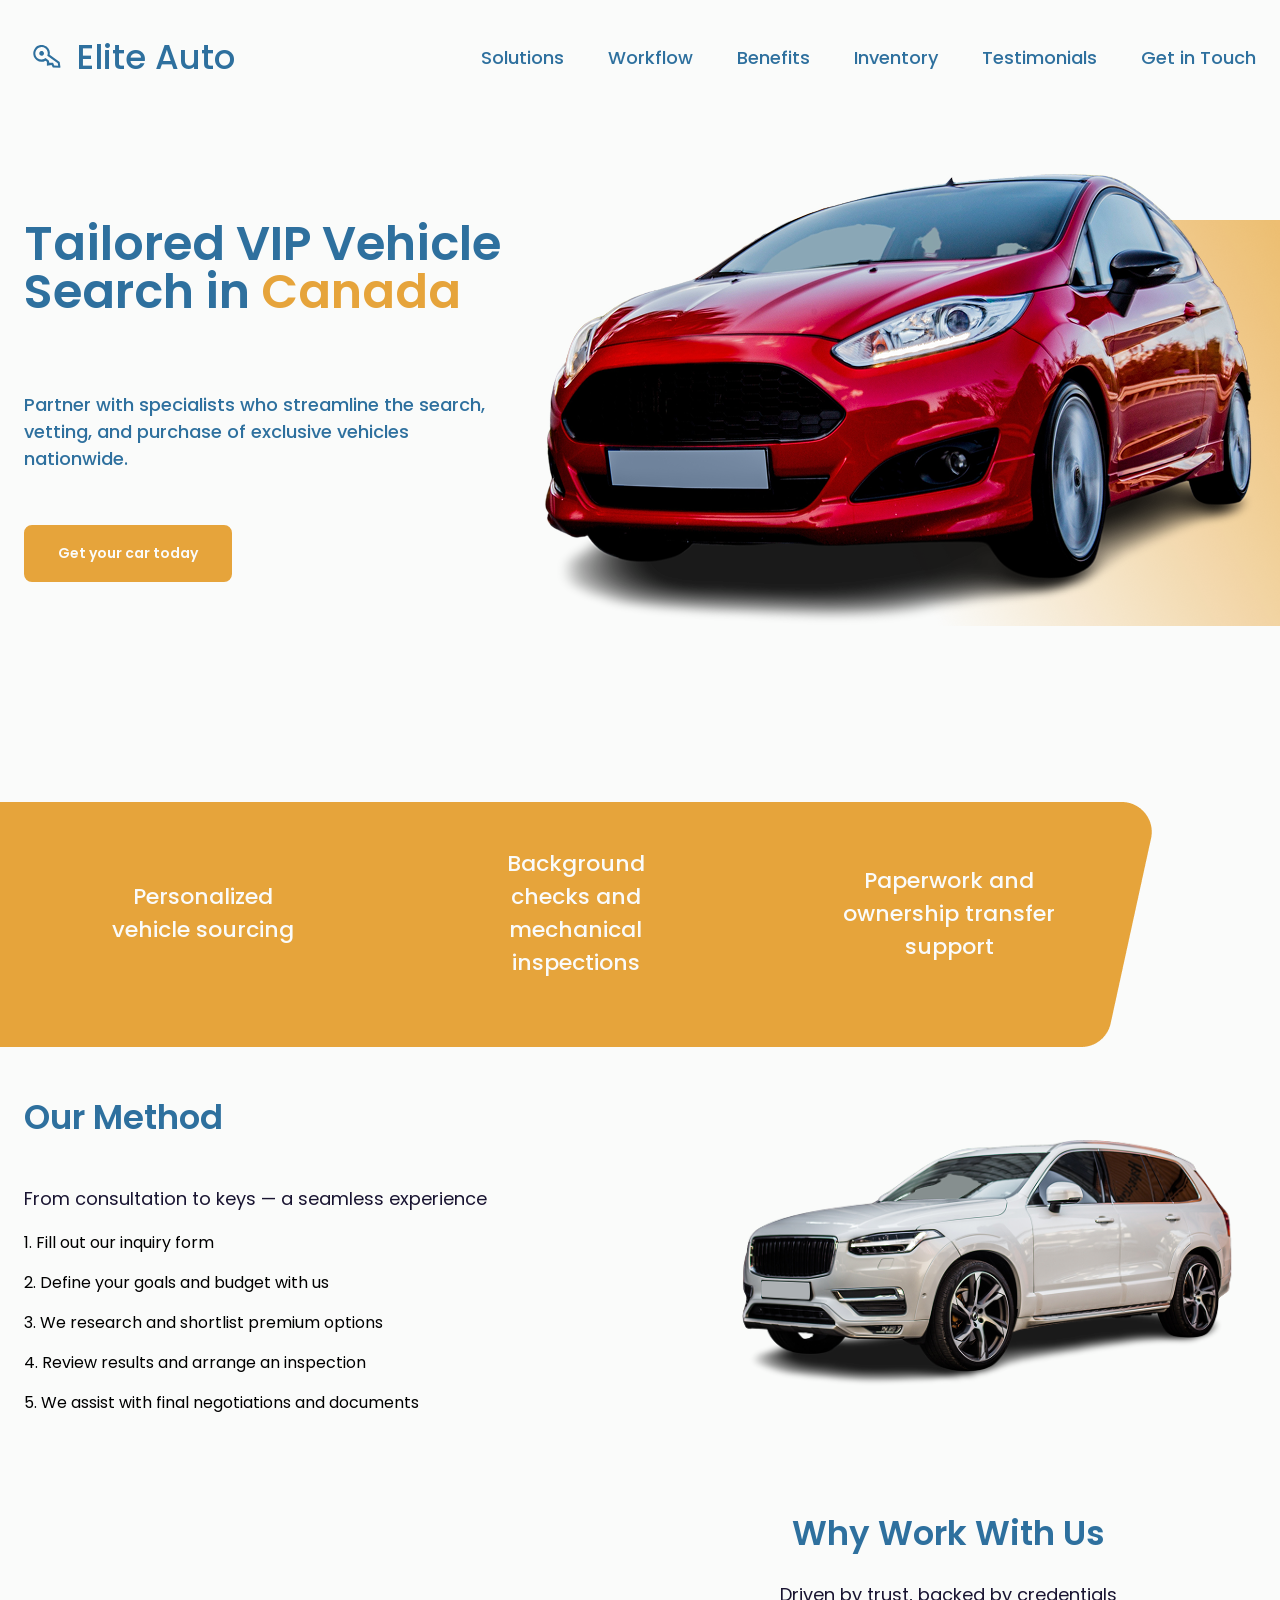
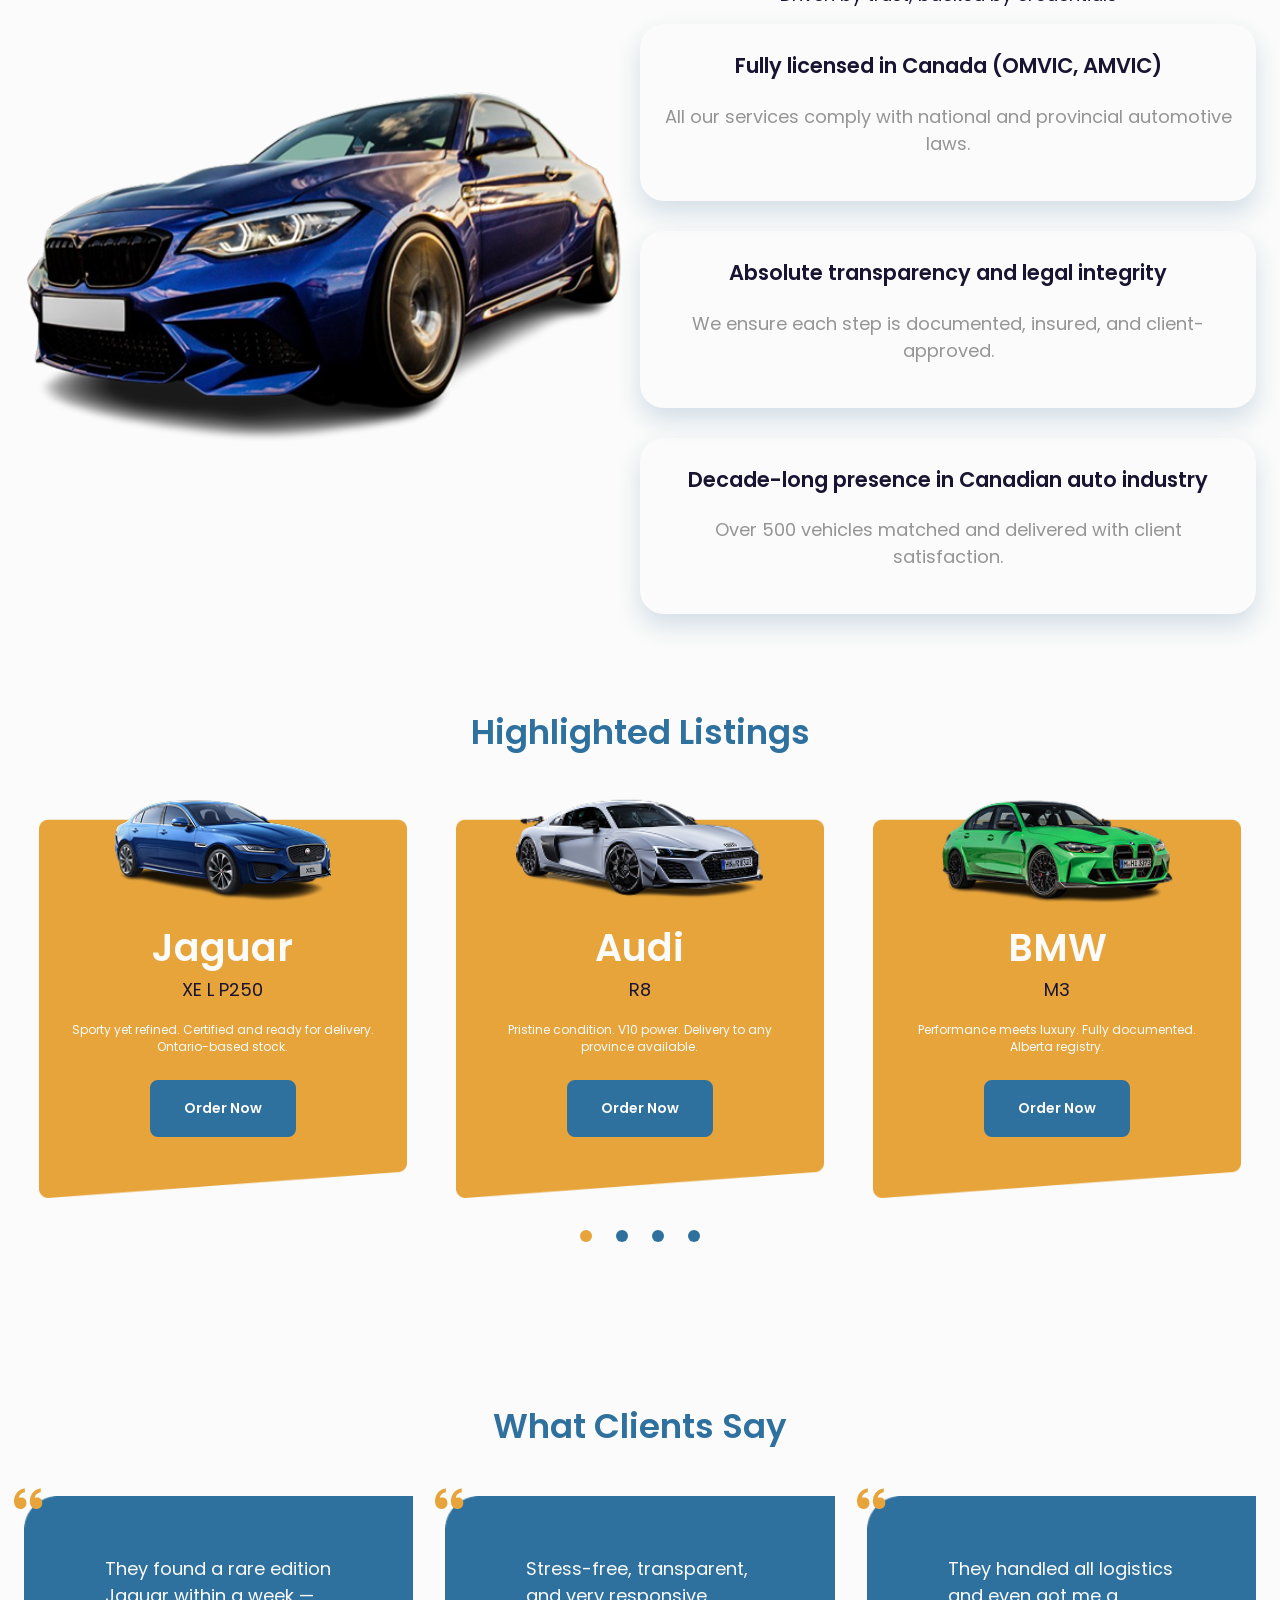
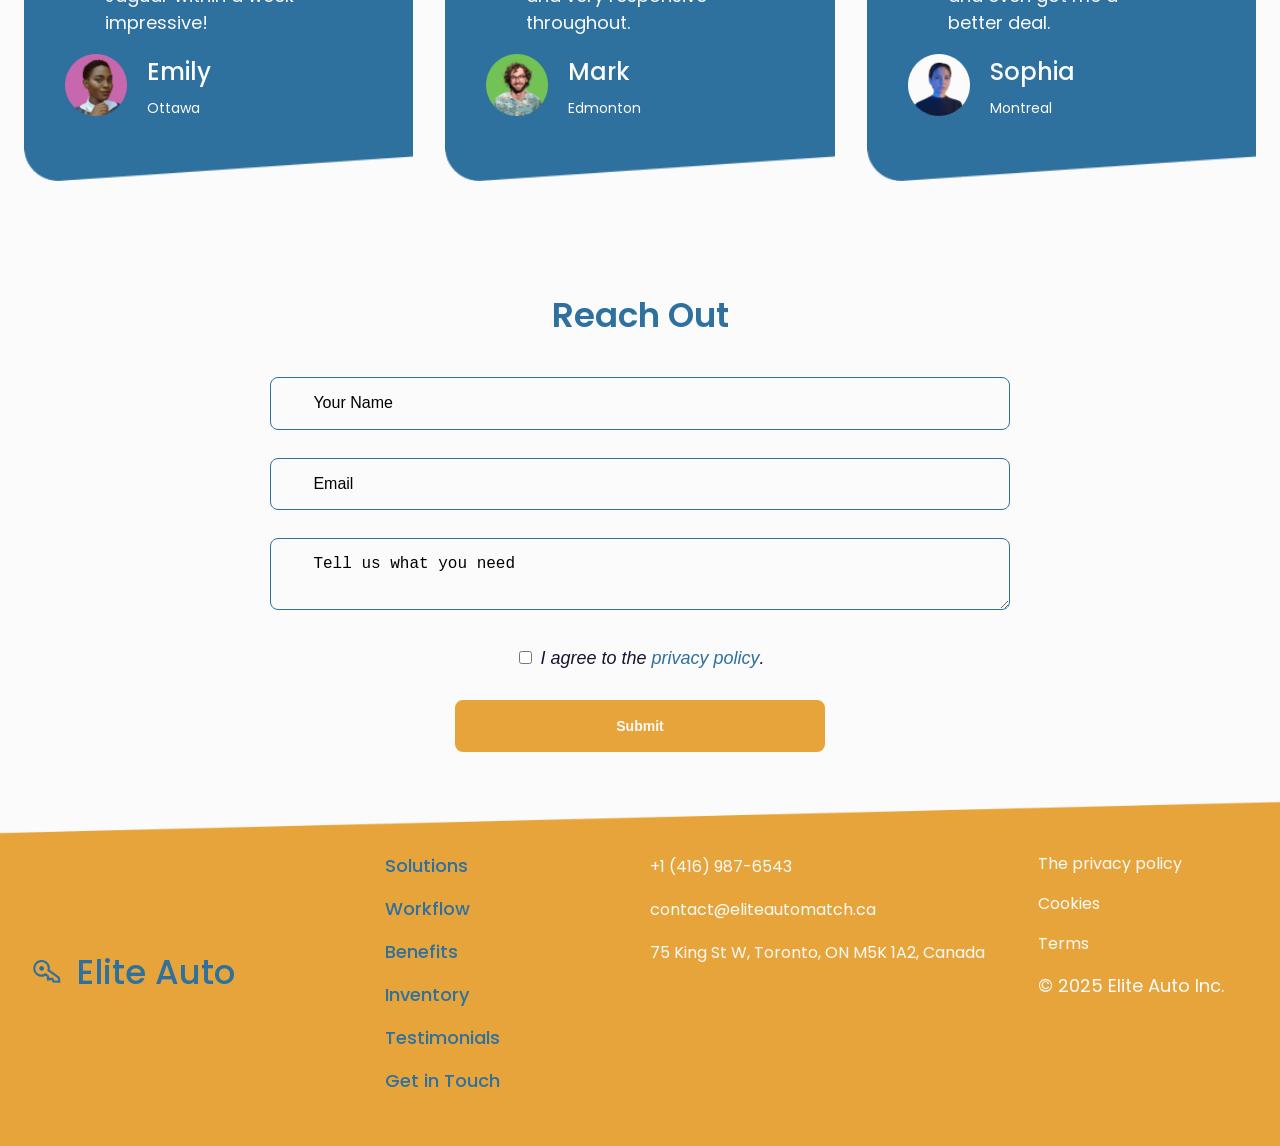
==== commit 12d42c32: "Updates" ====
--- a/index.html
+++ b/index.html
@@ -1 +1 @@
-<!doctype html><html lang="en"><head><meta charset="UTF-8"><meta http-equiv="X-UA-Compatible" content="IE=edge"><meta name="viewport" content="width=device-width,initial-scale=1"><!-- SEO Meta Tags --><title>VIP Car Sourcing in Canada – Premium Auto Purchase Assistance</title><meta name="description" content="Professional VIP car sourcing service in Canada. We help you find, inspect, and buy premium vehicles with full legal support."><meta name="keywords" content="car sourcing Canada, luxury cars Canada, VIP auto Canada, premium car buying service, vehicle inspection Canada"><meta name="author" content="VIP Auto Canada"><!-- Canonical --><link rel="canonical" href="https://your-domain.ca/"><!-- Open Graph for social media --><meta property="og:title" content="VIP Car Sourcing in Canada"><meta property="og:description" content="Buy luxury cars in Canada with full assistance – search, inspection, legal support. Licensed and experienced team."><meta property="og:image" content="https://your-domain.ca/images/og-image.jpg"><meta property="og:url" content="https://your-domain.ca/"><meta property="og:type" content="website"><!-- Twitter Card --><meta name="twitter:card" content="summary_large_image"><meta name="twitter:title" content="VIP Car Sourcing in Canada"><meta name="twitter:description" content="Canada-based premium vehicle sourcing service with full buyer support and legal protection."><meta name="twitter:image" content="https://your-domain.ca/images/og-image.jpg"><!-- Locale & Language --><meta name="language" content="English"><meta name="geo.region" content="CA"><meta name="geo.placename" content="Canada"><meta name="geo.position" content="56.1304;-106.3468"><meta name="ICBM" content="56.1304, -106.3468"><!-- Favicon --><link rel="icon" type="image/png" href="/favicon/favicon-96x96.png" sizes="96x96"><link rel="icon" type="image/svg+xml" href="/favicon/favicon.svg"><link rel="shortcut icon" href="/favicon/favicon.ico"><link rel="apple-touch-icon" sizes="180x180" href="/favicon/apple-touch-icon.png"><meta name="apple-mobile-web-app-title" content="FreeBook"><link rel="manifest" href="/favicon/site.webmanifest"><link rel="stylesheet" href="https://cdn.jsdelivr.net/npm/swiper@9/swiper-bundle.min.css"><link href="main.css" rel="stylesheet"></head><body><header class="header"><div class="container"><div class="header__container"><nav class="header__nav"><div class="header__logo logo"><img class="logo__img" src="public/images/logo.svg" alt="Logo"> <a class="logo__link link" href="/">VipCar</a></div><ul class="header__menu"><li><a class="link" href="#services">Services</a></li><li><a class="link" href="#process">Process</a></li><li><a class="link" href="#advantages">Why Us</a></li><li><a class="link" href="#examples">Cars</a></li><li><a class="link" href="#reviews">Reviews</a></li><li><a class="link" href="#contacts">Contact</a></li></ul></nav><button class="header__burger menu-btn-open" type="button"><svg width="24" height="24"><use href="../public/images/icons.svg#icon-menu"></use></svg></button><div class="mobile-menu"><button class="mobile-menu__btn-close menu-btn-close" type="button"><svg width="24" height="24"><use href="../public/images/icons.svg#icon-close"></use></svg></button><div class="header__logo logo"><img class="logo__img" src="public/images/logo.svg" alt="Logo"> <a class="logo__link link" href="/">VipCar</a></div><ul class="mobile-menu__list"><li><a class="mobile-menu__link" href="#services">Services</a></li><li><a class="mobile-menu__link" href="#process">Process</a></li><li><a class="mobile-menu__link" href="#advantages">Why Us</a></li><li><a class="mobile-menu__link" href="#examples">Cars</a></li><li><a class="mobile-menu__link" href="#reviews">Reviews</a></li><li><a class="mobile-menu__link" href="#contacts">Contact</a></li></ul></div></div></div></header><main><section class="hero-section"><div class="container"><div class="hero-section__content"><h1 class="hero-section__title">Find premium car<br>in Canada <span class="hero-section__title--accent">Easily</span></h1><p class="hero-section__text">We help you find, inspect, and buy premium vehicles<br>across Canada. Trusted, transparent, and professional.</p><a href="#contacts" class="hero-section__button button button--link" type="button">Request a Quote</a></div></div><div class="hero-section__image"></div></section><section id="services" class="section services-section"><div class="container"><h2 class="section__title section__title--centered">Our Services</h2><ul class="services-section__list"><li class="services-section__service-card service-card"><div class="service-card__icon-container"><svg class="service-card__icon" width="48" height="48"><use href="../public/images/icons.svg#icon-location-tick"></use></svg></div><div class="service-card__text"><p>Vehicle search based on your preferences</p></div></li><li class="services-section__service-card service-card"><div class="service-card__icon-container"><svg class="service-card__icon" width="48" height="48"><use href="../public/images/icons.svg#icon-calendar"></use></svg></div><div class="service-card__text"><p>Full history and technical inspection</p></div></li><li class="services-section__service-card service-card"><div class="service-card__icon-container"><svg class="service-card__icon" width="48" height="48"><use href="../public/images/icons.svg#icon-car"></use></svg></div><div class="service-card__text"><p>Purchase and registration assistance</p></div></li></ul></div></section><section id="process" class="section process-section"><div class="container process-section__container"><div class="process-section__content"><h2 class="section__title">How It Works</h2><h3 class="section__subtitle">Step-by-step support from your first request to final purchase</h3><ul class="process-section__list"><li class="process-section__process-step process-step"><p class="process-step__text process-step__text--number">1.</p><p class="process-step__text">Submit your request</p></li><li class="process-section__process-step process-step"><p class="process-step__text process-step__text--number">2.</p><p class="process-step__text">Discuss preferences and budget</p></li><li class="process-section__process-step process-step"><p class="process-step__text process-step__text--number">3.</p><p class="process-step__text">Receive curated options</p></li><li class="process-section__process-step process-step"><p class="process-step__text process-step__text--number">4.</p><p class="process-step__text">Vehicle verification and approval</p></li><li class="process-section__process-step process-step"><p class="process-step__text process-step__text--number">5.</p><p class="process-step__text">Support throughout the buying process</p></li></ul></div></div><div class="process-section__image"></div></section><section id="advantages" class="section advantages-section"><div class="container advantages-section__container"><h2 class="section__title section__title--centered">Why Choose Us</h2><div class="advantages-section__content"><ul class="advantages-section__list"><li class="advantages-section__advantage advantage"><h3 class="advantage__title">Certified and licensed in Canada (OMVIC/AMVIC)</h3><p class="advantage__descript">We comply with all provincial automotive laws and hold active accreditation for vehicle retail operations.</p></li><li class="advantages-section__advantage advantage"><h3 class="advantage__title">Legal clarity and transaction transparency</h3><p class="advantage__descript">Every deal includes full documentation, history reports, and clear registration records to ensure peace of mind.</p></li><li class="advantages-section__advantage advantage"><h3 class="advantage__title">Over 10 years of experience in the Canadian market</h3><p class="advantage__descript">Hundreds of successful deals, trusted by clients coast-to-coast — from Vancouver to Montreal.</p></li></ul></div></div></section><section id="examples" class="section examples-section"><div class="container"><h2 class="section__title section__title--centered">Available Vehicles</h2><div class="examples-section__slider"><div class="examples-section__cars swiper-container"><ul class="examples-section__list swiper-wrapper"><li class="swiper-slide"><article class="examples-section__car car"><img class="car__image" src="./public/images/jaguar.png" alt="Jaguar XEL P250"><div class="car__text"><div><h3 class="car__title">Jaguar XE L P250</h3><p class="car__about">Luxury sedan, immaculate condition, fully certified. Available in Vancouver.</p><div class="car__plus"><ul class="car__list"><li class="car__item"><div class="car__icon-container"><svg class="car__icon" width="20" height="20"><use href="../public/images/icons.svg#icon-user"></use></svg></div><p>4 Passagers</p></li><li class="car__item"><div class="car__icon-container"><svg class="car__icon" width="20" height="20"><use href="../public/images/icons.svg#icon-automat"></use></svg></div><p>Auto</p></li><li class="car__item"><div class="card__icon-container"><svg class="car__icon" width="20" height="20"><use href="../public/images/icons.svg#icon-cond"></use></svg></div><p>Air Conditioning</p></li><li class="car__item"><div class="car__icon-container"><svg class="car__icon" width="20" height="20"><use href="../public/images/icons.svg#icon-dor"></use></svg></div><p>4 Doors</p></li></ul></div></div><div class="car__price"><a href="#contacts" class="car__button button button--link" type="button">Order Now</a></div></div></article></li><li class="swiper-slide"><article class="examples-section__car car"><img class="car__image" src="./public/images/audi.png" alt="Audi R8"><div class="car__text"><div><h3 class="car__title">Audi R8</h3><p class="car__about">V10 performance coupe, showroom condition, low mileage. Toronto delivery.</p><div class="car__plus"><ul class="car__list"><li class="car__item"><div class="car__icon-container"><svg class="car__icon" width="20" height="20"><use href="../public/images/icons.svg#icon-user"></use></svg></div><p>2 Passagers</p></li><li class="car__item"><div class="car__icon-container"><svg class="car__icon" width="20" height="20"><use href="../public/images/icons.svg#icon-automat"></use></svg></div><p>Auto</p></li><li class="car__item"><div class="card__icon-container"><svg class="car__icon" width="20" height="20"><use href="../public/images/icons.svg#icon-cond"></use></svg></div><p>Air Conditioning</p></li><li class="car__item"><div class="car__icon-container"><svg class="car__icon" width="20" height="20"><use href="../public/images/icons.svg#icon-dor"></use></svg></div><p>2 Doors</p></li></ul></div></div><div class="car__price"><a href="#contacts" class="car__button button button--link" type="button">Order Now</a></div></div></article></li><li class="swiper-slide"><article class="examples-section__car car"><img class="car__image" src="./public/images/bmw.png" alt="BMW M3"><div class="car__text"><div><h3 class="car__title">BMW M3</h3><p class="car__about">Performance tuned, recent service, clean history. Alberta-based.</p><div class="car__plus"><ul class="car__list"><li class="car__item"><div class="car__icon-container"><svg class="car__icon" width="20" height="20"><use href="../public/images/icons.svg#icon-user"></use></svg></div><p>4 Passagers</p></li><li class="car__item"><div class="car__icon-container"><svg class="car__icon" width="20" height="20"><use href="../public/images/icons.svg#icon-automat"></use></svg></div><p>Auto</p></li><li class="car__item"><div class="card__icon-container"><svg class="car__icon" width="20" height="20"><use href="../public/images/icons.svg#icon-cond"></use></svg></div><p>Air Conditioning</p></li><li class="car__item"><div class="car__icon-container"><svg class="car__icon" width="20" height="20"><use href="../public/images/icons.svg#icon-dor"></use></svg></div><p>4 Doors</p></li></ul></div></div><div class="car__price"><a href="#contacts" class="car__button button button--link" type="button">Order Now</a></div></div></article></li><li class="swiper-slide"><article class="examples-section__car car"><img class="car__image" src="./public/images/lamb.png" alt="Lamborghini Huracan"><div class="car__text"><div><h3 class="car__title">Lamborghini Huracan</h3><p class="car__about">Exotic sports car, head-turning style, ready for the road.</p><div class="car__plus"><ul class="car__list"><li class="car__item"><div class="car__icon-container"><svg class="car__icon" width="20" height="20"><use href="../public/images/icons.svg#icon-user"></use></svg></div><p>2 Passagers</p></li><li class="car__item"><div class="car__icon-container"><svg class="car__icon" width="20" height="20"><use href="../public/images/icons.svg#icon-automat"></use></svg></div><p>Auto</p></li><li class="car__item"><div class="card__icon-container"><svg class="car__icon" width="20" height="20"><use href="../public/images/icons.svg#icon-cond"></use></svg></div><p>Air Conditioning</p></li><li class="car__item"><div class="car__icon-container"><svg class="car__icon" width="20" height="20"><use href="../public/images/icons.svg#icon-dor"></use></svg></div><p>2 Doors</p></li></ul></div></div><div class="car__price"><a href="#contacts" class="car__button button button--link" type="button">Order Now</a></div></div></article></li></ul><div class="pagination"><span class="pagination__button"></span> <span class="pagination__button"></span> <span class="pagination__button"></span></div></div></div></div></section><section class="testimonials-section section" id="reviews"><div class="container testimonials-section__container"><h2 class="testimonials-section__title section__title section__title--centered">What Readers Are Saying</h2><div class="testimonials-list"><div class="testimonial-card"><div class="testimonial-card__number"><p class="testimonial-card__paragraph">5.0 <span class="testimonial-card__number--little">stars</span></p><img src="public/images/stars.png" alt="stars"></div><blockquote class="testimonial-card__text">"Found my dream car with your help, thank you!"</blockquote><div class="testimonial-card__author"><p class="testimonial-card__paragraph">Alex</p><p class="testimonial-card__from">Toronto</p></div></div><div class="testimonial-card"><div class="testimonial-card__number"><p class="testimonial-card__paragraph">5.0 <span class="testimonial-card__number--little">stars</span></p><img src="public/images/stars.png" alt="stars"></div><blockquote class="testimonial-card__text">“Professional service and full transparency at every step.”</blockquote><div class="testimonial-card__author"><p class="testimonial-card__paragraph">Maria</p><p class="testimonial-card__from">Vancouver</p></div></div><div class="testimonial-card"><div class="testimonial-card__number"><p class="testimonial-card__paragraph">5.0 <span class="testimonial-card__number--little">stars</span></p><img src="public/images/stars.png" alt="stars"></div><blockquote class="testimonial-card__text">“They handled everything — all I had to do was pick up the keys.”</blockquote><div class="testimonial-card__author"><p class="testimonial-card__paragraph">Daniel</p><p class="testimonial-card__from">Calgary</p></div></div></div></div></section><section class="contacts-section section" id="contacts"><div class="container"><div class="contacts-section__container"><div class="contacts-section__form"><h2 class="contacts-section__title section__title section__title--centered">Contact Us</h2><form class="contacts-section__contact-form" id="get-form" name="get-form" autocomplete="off"><div class="contacts-section__form-field input"><label class="input__label visually-hidden" for="contact-name">Name</label> <input class="input__control" id="contact-name" type="text" name="contact-name" placeholder="Name" required></div><div class="contacts-section__form-field input"><label class="input__label visually-hidden" for="contact-email">Email</label> <input class="input__control" id="contact-email" name="contact-email" type="email" placeholder="Email" required></div><div class="contacts-section__form-field input"><label class="input__label visually-hidden" for="contact-message">Your Request</label> <textarea id="contact-message" class="input__control" name="contact-message" placeholder="Your Request" required></textarea></div><div class="contacts-section__consent checkbox"><label class="checkbox__container"><input class="checkbox__input contacts-section__checkbox" type="checkbox" required> I agree to the <a class="contacts-section__link link" href="/privacy-policy.html" target="_blank">privacy policy</a>.</label></div><button class="contacts-section__button button" type="submit">Send Request</button></form></div></div></div></section></main><footer class="footer"><div class="container"><div class="footer__container"><nav class="footer__nav"><div class="footer__logo logo"><img class="logo__img--footer" src="public/images/logo-footer.svg" alt="Logo"> <a class="logo__link--footer link" href="/">VipCar</a></div><ul class="footer__menu"><li><a class="link link--footer" href="#services">Services</a></li><li><a class="link link--footer" href="#process">Process</a></li><li><a class="link link--footer" href="#advantages">Why Us</a></li><li><a class="link link--footer" href="#examples">Cars</a></li><li><a class="link link--footer" href="#reviews">Reviews</a></li><li><a class="link link--footer" href="#contacts">Contact</a></li></ul></nav><address class="footer__address"><ul class="footer__address-list"><li><a class="footer__address-link" href="tel:+380960000007">+1 (647) 123-4567</a></li><li><a class="footer__address-link" href="mailto:shopbakery@gmail.com">info@vipautocanada.ca</a></li><li><a class="footer__address-link" href="https://maps.app.goo.gl/HWdQvb2QpxN7qVZq7" target="_blank">120 Front St E, Toronto, ON M5A 4L9, Canada</a></li></ul><div class="footer__address-info"><a class="footer__address-link" href="privacy-policy.html" target="_blank">The privacy policy</a> <a class="footer__address-link" href="cookies.html" target="_blank">Cookies</a> <a class="footer__address-link" href="terms.html" target="_blank">Terms</a><p class="footer__address-copyright">© 2025 VipCar Inc.</p></div></address></div></div></footer><script src="https://cdn.jsdelivr.net/npm/swiper@9/swiper-bundle.min.js"></script><script defer="defer" src="scripts.js"></script></body></html>+<!doctype html><html lang="en"><head><meta charset="UTF-8"><meta http-equiv="X-UA-Compatible" content="IE=edge"><meta name="viewport" content="width=device-width,initial-scale=1"><!-- SEO Meta Tags --><title>Elite Auto Matching Canada</title><meta name="description" content="Get expert help sourcing, inspecting, and buying luxury vehicles in Canada. Licensed professionals with 10+ years of experience. Transparent and secure process."><meta name="keywords" content="premium cars Canada, luxury car sourcing, vehicle inspection, car buying Canada, licensed auto broker, OMVIC, AMVIC"><meta name="author" content="Elite Auto Match"><!-- Canonical --><link rel="canonical" href="https://your-domain.ca/"><!-- Open Graph for social media --><meta property="og:title" content="Elite Auto Match — Premium Car Buying in Canada"><meta property="og:description" content="Trusted experts helping you buy luxury cars across Canada with full transparency and legal support."><meta property="og:image" content="https://yourdomain.ca/public/images/hero.png"><meta property="og:url" content="https://yourdomain.ca"><meta property="og:type" content="website"><!-- Twitter Card --><meta name="twitter:card" content="summary_large_image"><meta name="twitter:title" content="Elite Auto Match — Premium Car Sourcing in Canada"><meta name="twitter:description" content="Certified professionals helping Canadians find, inspect, and purchase top-tier vehicles."><meta name="twitter:image" content="https://yourdomain.ca/public/images/hero.png"><!-- Locale & Language --><meta name="language" content="English"><meta name="geo.region" content="CA"><meta name="geo.placename" content="Canada"><meta name="geo.position" content="56.1304;-106.3468"><meta name="ICBM" content="56.1304, -106.3468"><!-- Favicon --><link rel="icon" type="image/png" href="/favicon/favicon-96x96.png" sizes="96x96"><link rel="icon" type="image/svg+xml" href="/favicon/favicon.svg"><link rel="shortcut icon" href="/favicon/favicon.ico"><link rel="apple-touch-icon" sizes="180x180" href="/favicon/apple-touch-icon.png"><meta name="apple-mobile-web-app-title" content="FreeBook"><link rel="manifest" href="/favicon/site.webmanifest"><link rel="stylesheet" href="https://cdn.jsdelivr.net/npm/swiper@9/swiper-bundle.min.css"><link href="main.css" rel="stylesheet"></head><body><header class="header"><div class="container"><div class="header__container"><nav class="header__nav"><div class="header__logo logo"><img class="logo__img" src="public/images/logo.svg" alt="Logo"> <a class="logo__link link" href="/">Elite Auto</a></div><ul class="header__menu"><li><a class="link" href="#services">Solutions</a></li><li><a class="link" href="#process">Workflow</a></li><li><a class="link" href="#advantages">Benefits</a></li><li><a class="link" href="#examples">Inventory</a></li><li><a class="link" href="#reviews">Testimonials</a></li><li><a class="link" href="#contacts">Get in Touch</a></li></ul></nav><button class="header__burger menu-btn-open" type="button"><svg width="24" height="24"><use href="../public/images/icons.svg#icon-menu"></use></svg></button><div class="mobile-menu"><button class="mobile-menu__btn-close menu-btn-close" type="button"><svg width="24" height="24"><use href="../public/images/icons.svg#icon-close"></use></svg></button><div class="header__logo logo"><img class="logo__img" src="public/images/logo.svg" alt="Logo"> <a class="logo__link link" href="/">Elite Auto</a></div><ul class="mobile-menu__list"><li><a class="mobile-menu__link" href="#services">Solutions</a></li><li><a class="mobile-menu__link" href="#process">Workflow</a></li><li><a class="mobile-menu__link" href="#advantages">Benefits</a></li><li><a class="mobile-menu__link" href="#examples">Inventory</a></li><li><a class="mobile-menu__link" href="#reviews">Testimonials</a></li><li><a class="mobile-menu__link" href="#contacts">Get in Touch</a></li></ul></div></div></div></header><main><section class="hero-section"><div class="container"><div class="hero-section__content"><h1 class="hero-section__title">Tailored VIP Vehicle<br>Search in <span class="accent">Canada</span></h1><p class="hero-section__text">Partner with specialists who streamline the search, vetting, and purchase of exclusive vehicles nationwide.</p><a href="#contacts" class="hero-section__button button button--link" type="button">Get your car today</a></div></div><div class="hero-section__image"></div></section><section id="services" class="services-section"><div class="services-section__decor"><div class="container"><h2 class="visually-hidden">What We Offer</h2><ul class="services-section__list"><li class="services-section__service-card service-card"><div class="service-card__text"><p>Personalized vehicle sourcing</p></div></li><li class="services-section__service-card service-card"><div class="service-card__text"><p>Background checks and mechanical inspections</p></div></li><li class="services-section__service-card service-card"><div class="service-card__text"><p>Paperwork and ownership transfer support</p></div></li></ul></div></div></section><section id="process" class="section process-section"><div class="container process-section__container"><div class="process-section__content"><h2 class="section__title">Our Method</h2><h3 class="section__subtitle process-section__subtitle">From consultation to keys — a seamless experience</h3><ul class="process-section__list"><li class="process-section__process-step process-step"><p class="process-step__text">1. Fill out our inquiry form</p></li><li class="process-section__process-step process-step"><p class="process-step__text">2. Define your goals and budget with us</p></li><li class="process-section__process-step process-step"><p class="process-step__text">3. We research and shortlist premium options</p></li><li class="process-section__process-step process-step"><p class="process-step__text">4. Review results and arrange an inspection</p></li><li class="process-section__process-step process-step"><p class="process-step__text">5. We assist with final negotiations and documents</p></li></ul></div></div><div class="process-section__image"></div></section><section id="advantages" class="section advantages-section"><div class="container advantages-section__container"><div class="advantages-section__content"><h2 class="section__title">Why Work With Us</h2><h3 class="section__subtitle">Driven by trust, backed by credentials</h3><ul class="advantages-section__list"><li class="advantages-section__advantage advantage"><h3 class="advantage__title">Fully licensed in Canada (OMVIC, AMVIC)</h3><p class="advantage__descript">All our services comply with national and provincial automotive laws.</p></li><li class="advantages-section__advantage advantage"><h3 class="advantage__title">Absolute transparency and legal integrity</h3><p class="advantage__descript">We ensure each step is documented, insured, and client-approved.</p></li><li class="advantages-section__advantage advantage"><h3 class="advantage__title">Decade-long presence in Canadian auto industry</h3><p class="advantage__descript">Over 500 vehicles matched and delivered with client satisfaction.</p></li></ul></div></div><div class="advantages-section__image"></div></section><section id="examples" class="section examples-section"><div class="container"><h2 class="section__title section__title--centered">Highlighted Listings</h2><div class="examples-section__slider"><div class="examples-section__cars swiper-container"><ul class="examples-section__list swiper-wrapper"><li class="swiper-slide"><article class="examples-section__car car"><img src="public/images/car-card-decor.png" alt="car" class="car__decor"><div class="car__content"><img class="car__image" src="./public/images/jaguar.png" alt="Jaguar XEL P250"><div class="car__text"><div><h3 class="car__title">Jaguar</h3><p class="car__mark">XE L P250</p><p class="car__about">Sporty yet refined. Certified and ready for delivery. Ontario-based stock.</p></div></div><a href="#contacts" class="car__button button button--link" type="button">Order Now</a></div></article></li><li class="swiper-slide"><article class="examples-section__car car"><img src="public/images/car-card-decor.png" alt="car" class="car__decor"><div class="car__content"><img class="car__image" src="./public/images/audi.png" alt="Audi R8"><div class="car__text"><div><h3 class="car__title">Audi</h3><p class="car__mark">R8</p><p class="car__about">Pristine condition. V10 power. Delivery to any province available.</p></div></div><a href="#contacts" class="car__button button button--link" type="button">Order Now</a></div></article></li><li class="swiper-slide"><article class="examples-section__car car"><img src="public/images/car-card-decor.png" alt="car" class="car__decor"><div class="car__content"><img class="car__image" src="./public/images/bmw.png" alt="BMW M3"><div class="car__text"><div><h3 class="car__title">BMW</h3><p class="car__mark">M3</p><p class="car__about">Performance meets luxury. Fully documented. Alberta registry.</p></div></div><a href="#contacts" class="car__button button button--link" type="button">Order Now</a></div></article></li><li class="swiper-slide"><article class="examples-section__car car"><img src="public/images/car-card-decor.png" alt="car" class="car__decor"><div class="car__content"><img class="car__image" src="./public/images/lamb.png" alt="Lamborghini Huracan"><div class="car__text"><div class="car__description"><h3 class="car__title">Lamborghini</h3><p class="car__mark">Huracan</p><p class="car__about">Eye-catching exotic with full service history. Canada-wide logistics.</p></div></div><a href="#contacts" class="car__button button button--link" type="button">Order Now</a></div></article></li></ul><div class="pagination"><span class="pagination__button"></span></div></div></div></div></section><section class="testimonials-section section" id="reviews"><div class="container testimonials-section__container"><h2 class="testimonials-section__title section__title section__title--centered">What Clients Say</h2><div class="testimonials-list"><div class="testimonial-card"><blockquote class="testimonial-card__text">They found a rare edition Jaguar within a week — impressive!</blockquote><div class="testimonial-card__author"><img class="testimonial-card__img" src="./public/images/author1.png" alt="Emily"><div class="testimonial-card__author-name"><p class="testimonial-card__paragraph">Emily</p><p class="testimonial-card__from">Ottawa</p></div></div></div><div class="testimonial-card"><blockquote class="testimonial-card__text">Stress-free, transparent, and very responsive throughout.</blockquote><div class="testimonial-card__author"><img class="testimonial-card__img" src="./public/images/author2.png" alt="Mark"><div class="testimonial-card__author-name"><p class="testimonial-card__paragraph">Mark</p><p class="testimonial-card__from">Edmonton</p></div></div></div><div class="testimonial-card"><blockquote class="testimonial-card__text">They handled all logistics and even got me a better deal.</blockquote><div class="testimonial-card__author"><img class="testimonial-card__img" src="./public/images/author3.png" alt="Sophia"><div class="testimonial-card__author-name"><p class="testimonial-card__paragraph">Sophia</p><p class="testimonial-card__from">Montreal</p></div></div></div></div></div></section><section class="contacts-section section" id="contacts"><div class="container"><div class="contacts-section__container"><div class="contacts-section__form"><h2 class="contacts-section__title section__title section__title--centered">Reach Out</h2><form class="contacts-section__contact-form" id="get-form" name="get-form" autocomplete="off"><div class="contacts-section__form-field input"><label class="input__label visually-hidden" for="contact-name">Your Name</label> <input class="input__control" id="contact-name" type="text" name="contact-name" placeholder="Your Name" required></div><div class="contacts-section__form-field input"><label class="input__label visually-hidden" for="contact-email">Email</label> <input class="input__control" id="contact-email" name="contact-email" type="email" placeholder="Email" required></div><div class="contacts-section__form-field input"><label class="input__label visually-hidden" for="contact-message">Tell us what you need</label> <textarea id="contact-message" class="input__control" name="contact-message" placeholder="Tell us what you need" required></textarea></div><div class="contacts-section__consent checkbox"><label class="checkbox__container"><input class="checkbox__input contacts-section__checkbox" type="checkbox" required> I agree to the <a class="contacts-section__link link" href="/privacy-policy.html" target="_blank">privacy policy</a>.</label></div><button class="contacts-section__button button" type="submit">Submit</button></form></div></div></div></section></main><footer class="footer"><div class="container"><div class="footer__container"><nav class="footer__nav"><div class="footer__logo logo"><img class="logo__img" src="public/images/logo.svg" alt="Logo"> <a class="logo__link link" href="/">Elite Auto</a></div><ul class="footer__menu"><li><a class="link" href="#services">Solutions</a></li><li><a class="link" href="#process">Workflow</a></li><li><a class="link" href="#advantages">Benefits</a></li><li><a class="link" href="#examples">Inventory</a></li><li><a class="link" href="#reviews">Testimonials</a></li><li><a class="link" href="#contacts">Get in Touch</a></li></ul></nav><address class="footer__address"><ul class="footer__address-list"><li><a class="footer__address-link" href="tel:+14169876543">+1 (416) 987-6543</a></li><li><a class="footer__address-link" href="mailto:contact@eliteautomatch.ca">contact@eliteautomatch.ca</a></li><li><a class="footer__address-link" href="https://maps.app.goo.gl/K4pb2bKvcawvZpwS7" target="_blank">75 King St W, Toronto, ON M5K 1A2, Canada</a></li></ul><div class="footer__address-info"><a class="footer__address-link" href="privacy-policy.html" target="_blank">The privacy policy</a> <a class="footer__address-link" href="cookies.html" target="_blank">Cookies</a> <a class="footer__address-link" href="terms.html" target="_blank">Terms</a><p class="footer__address-copyright">© 2025 Elite Auto Inc.</p></div></address></div></div></footer><script src="https://cdn.jsdelivr.net/npm/swiper@9/swiper-bundle.min.js"></script><script defer="defer" src="scripts.js"></script></body></html>
--- a/main.css
+++ b/main.css
@@ -1,3 +1,3 @@
-@font-face{font-display:swap;font-family:"Poppins";font-style:normal;font-weight:400;src:url(media/405055dd680fa1dcdfa2.woff2) format("woff2")}@font-face{font-display:swap;font-family:"Poppins";font-style:normal;font-weight:500;src:url(media/08491d3f7fe7ae88ef44.woff2) format("woff2")}@font-face{font-display:swap;font-family:"Poppins";font-style:normal;font-weight:600;src:url(media/91145014c0350c248ed2.woff2) format("woff2")}@font-face{font-display:swap;font-family:"Inter";font-style:normal;font-weight:400;src:url(media/9698cc7dbf147ed363b6.woff2) format("woff2")}@font-face{font-display:swap;font-family:"Inter";font-style:normal;font-weight:700;src:url(media/d42de9b25ac31d2a2a8b.woff2) format("woff2")}:root{--primary: #FFFFFF;--secondary: #1572D3;--secondary-light: #ecf5ff;--bg-footer: #051c34;--color-primary: #242424;--color-secondary: #272727;--color-secondary-light: #959595;--color-black: #000000;--color-secondary-title: rgba(21, 114, 211, 0.1);--font-family: "Poppins", sans-serif;--second-family: "Inter", sans-serif}.visually-hidden{position:absolute;left:-10000px;top:auto;width:1px;height:1px;overflow:hidden}.is-scroll-disable{overflow:hidden}*,*::after,*::before{box-sizing:border-box}html{scroll-behavior:smooth}body{color:#242424;color:var(--color-primary);font-family:"Poppins",sans-serif;font-size:16px;font-weight:300;line-height:1.5;margin:0;background-color:#FFFFFF;background-color:var(--primary)}@media screen and (min-width: 768px){body{font-size:18px;font-weight:400}}h1,h2,h3,h4,h5,h6,p{margin-top:0}img{display:block;max-width:100%;height:auto;-o-object-fit:cover;object-fit:cover}ul{list-style-type:none;margin:0;padding:0}a{display:inline-block}address{font-style:normal}.advantage{background-color:#ecf5ff;background-color:var(--secondary-light);border-radius:24px;box-shadow:0 12px 24px 0 rgba(16,76,139,.16);padding:26px 24px}.advantage__descript{color:#959595;color:var(--color-secondary-light)}.button{display:block;border-radius:8px;padding:8px;color:#FFFFFF;color:var(--primary);background-color:#1572D3;background-color:var(--secondary);border:2px solid #1572D3;border:2px solid var(--secondary);cursor:pointer;font-weight:600;font-size:14px}.button:hover{color:#1572D3;color:var(--secondary);background:rgba(0,0,0,0)}.button--link{text-decoration:none;text-align:center}@media screen and (min-width: 768px){.button{padding:16px 32px}}.car{box-shadow:0 12px 24px 0 rgba(16,76,139,.16);display:flex;flex-direction:column;gap:25px;border-radius:16px;padding:26px 24px;height:445px}.car__image{height:108px;-o-object-fit:contain;object-fit:contain}.car__title{font-weight:500;font-size:16px;line-height:106%}.car__about{font-weight:400;font-size:12px;line-height:142%;color:#959595;color:var(--color-secondary-light)}.car__list{display:grid;grid-template-columns:repeat(2, 1fr);grid-gap:8px;gap:8px}.car__item{color:#959595;color:var(--color-secondary-light);font-weight:400;font-size:12px;line-height:142%;display:flex;align-items:flex-start;gap:6px;text-wrap:nowrap}.car__icon{fill:#959595;fill:var(--color-secondary-light)}.car__text{display:flex;flex-direction:column;gap:24px}.car__price{display:flex;flex-direction:column;gap:24px}.car__price:before{display:block;content:"";border:1px solid #959595;border:1px solid var(--color-secondary-light);width:100%;height:1px}.link{color:#242424;color:var(--color-primary);text-decoration:none;transition:color .3s;font-weight:500}.link:hover{color:#1572D3;color:var(--secondary)}.link--footer{color:#FFFFFF;color:var(--primary)}.input{position:relative}.input__label{position:absolute;top:16px;left:42px}.input__control{padding:8px 24px;width:100%;font-size:16px;line-height:1.17;border-radius:8px;border:1px solid #1572D3;border:1px solid var(--secondary);background-color:rgba(0,0,0,0)}.input__control:focus{border-color:#1572D3;border-color:var(--secondary);outline:none}.input__control::-moz-placeholder{color:var(--color-secondary-dark);font-size:16px;line-height:1.17}.input__control::placeholder{color:var(--color-secondary-dark);font-size:16px;line-height:1.17}.input__control:focus::-moz-placeholder{color:var(--color-primary-dark)}.input__control:focus::placeholder{color:var(--color-primary-dark)}@media screen and (min-width: 768px){.input__control{padding:16px 42px}}.logo{gap:5px;align-items:center;display:flex;font-family:"Poppins", sans-serif;font-family:var(--font-family);font-weight:600;font-size:34px;line-height:150%;color:#1572D3;color:var(--secondary);text-wrap:nowrap}@media screen and (min-width: 768px){.logo{font-size:24px}}@media screen and (min-width: 1280px){.logo{font-size:34px}}.logo__link{color:#1572D3;color:var(--secondary)}.logo__link:hover{color:#1572D3;color:var(--secondary)}.logo__link--footer{color:#FFFFFF;color:var(--primary)}.logo__link--footer:hover{color:#FFFFFF;color:var(--primary)}.logo__img{height:47px;width:44px}@media screen and (min-width: 768px){.logo__img{height:27px;width:24px}}@media screen and (min-width: 1280px){.logo__img{height:47px;width:44px}}.pagination{display:flex;align-items:center;justify-content:center;gap:24px}@media screen and (min-width: 1280px){.pagination{display:none}}.pagination__button{width:12px;height:12px;padding:0;background-color:#ecf5ff;background-color:var(--secondary-light);border-radius:50%}.pagination__button--active{background-color:#1572D3;background-color:var(--secondary)}.process-step{font-weight:500;font-size:20px;line-height:150%;color:#000000;color:var(--color-black);display:flex;align-items:center;gap:10px}.process-step__text{margin:0}.process-step__text--number{font-size:40px;color:#1572D3;color:var(--secondary);font-weight:700}.service-card{display:flex;flex-direction:column;gap:40px;width:20%;text-align:center}.service-card__icon-container{margin:0 auto;padding:32px;border-radius:16px;background:#ecf5ff;background:var(--secondary-light)}.service-card__icon{fill:#1572D3;fill:var(--secondary)}.service-card__text{font-weight:500;font-size:20px;line-height:150%}.testimonial-card{border-radius:24px;box-shadow:0 12px 24px 0 rgba(16,76,139,.16);background:#fff;position:relative;z-index:1;padding:1.5rem}.testimonial-card__number{font-weight:500;font-size:64px;line-height:150%;color:#272727;color:var(--color-secondary)}.testimonial-card__number--little{font-size:24px}.testimonial-card__paragraph{margin:0}.testimonial-card__text{font-weight:400;font-size:18px;line-height:150%}.testimonial-card__author{font-weight:500;font-size:24px;line-height:150%}.testimonial-card__from{font-weight:400;font-size:14px;color:#959595;color:var(--color-secondary-light)}.advantages-section__content{padding-top:40px}.advantages-section__list{display:grid;grid-template-columns:repeat(auto-fit, minmax(280px, 1fr));grid-gap:2rem;gap:2rem}.contacts-section{padding:4rem 0;text-align:center}.contacts-section__wrapper{width:100%}@media screen and (min-width: 768px){.contacts-section__wrapper{width:50%;margin:0 auto}}.contacts-section__contact-form{display:flex;flex-direction:column;gap:28px;width:100%;margin:0 auto;padding-top:40px}@media screen and (min-width: 768px){.contacts-section__contact-form{width:60%}}.contacts-section__button{width:50%;margin:0 auto}.contacts-section__consent{font-family:"Inter", sans-serif;font-family:var(--second-family);font-style:italic}.contacts-section__link{color:#1572D3;color:var(--secondary)}.contacts-section__link:hover{color:#242424;color:var(--color-primary)}.container{width:100%;max-width:1288px;margin:0 auto;padding:0 24px}.examples-section__slider{display:flex;gap:32px;align-items:center;margin-top:40px;margin-bottom:50px}.examples-section__cars{overflow:hidden}.examples-section__list{margin-bottom:32px}.footer{background-color:#051c34;background-color:var(--bg-footer);padding:32px 0;position:relative;color:#FFFFFF;color:var(--primary)}.footer__container{display:flex;gap:20px;flex-direction:column}@media screen and (min-width: 768px){.footer__container{flex-direction:row}}.footer__nav,.footer__address{display:flex;flex-direction:column;gap:20px;text-align:center}@media screen and (min-width: 768px){.footer__nav,.footer__address{flex-basis:50%;flex-direction:row;text-align:left}}.footer__logo,.footer__menu{flex-grow:1}.footer__menu{display:flex;flex-direction:column;flex-grow:1;gap:16px}.footer__address-list,.footer__address-info{flex-grow:1;display:flex;flex-direction:column;gap:16px}.footer__address-link{color:#FFFFFF;color:var(--primary);font-size:16px;font-weight:300;text-decoration:none}.footer__address-link:hover{color:var(--color-brand-normal)}.header{position:absolute;top:0;left:0;width:100%;padding-top:16px;font-weight:500;z-index:2}@media screen and (min-width: 1280px){.header{padding-top:32px}}.header__container{display:flex;align-items:center;gap:40px}.header__nav{display:flex;align-items:center;flex-grow:1;gap:40px}.header__menu{display:none;text-wrap:nowrap}@media screen and (min-width: 768px){.header__menu{display:flex;gap:24px;flex-grow:1;justify-content:flex-end}}@media screen and (min-width: 1280px){.header__menu{gap:44px}}.header__button{display:none}@media screen and (min-width: 1280px){.header__button{display:block}}.header__burger{background-color:rgba(0,0,0,0);border:none;height:24px;width:24px;padding:0;fill:#242424;fill:var(--color-primary)}@media screen and (min-width: 768px){.header__burger{display:none}}.hero-section{padding:124px 0;position:relative}@media screen and (min-width: 768px){.hero-section{padding:200px 0}}@media screen and (min-width: 1280px){.hero-section{padding:220px 0}}.hero-section__content{width:100%;position:relative;z-index:1;display:flex;flex-direction:column;align-items:center;gap:40px}@media screen and (min-width: 768px){.hero-section__content{width:40%;align-items:flex-start}}.hero-section__title{font-weight:600;font-size:48px;line-height:100%;position:relative;text-wrap:nowrap}.hero-section__title--accent{color:#1572D3;color:var(--secondary)}.hero-section__title--accent:after{content:"";background-image:url([data-uri]);height:20px;width:135px;position:absolute;bottom:-14px;right:32px;display:inline-block}.hero-section__text{font-weight:400;font-size:18px;line-height:150%}.hero-section__button{margin-left:0;width:-moz-fit-content;width:fit-content;text-wrap:nowrap}.hero-section__image{display:none}@media screen and (min-width: 768px){.hero-section__image{display:block;background-repeat:no-repeat;background-position:left center;background-image:url(public/images/hero.png);position:absolute;top:0;right:0;height:100%;width:50%;z-index:0}}.mobile-menu{position:fixed;top:0;left:0;z-index:20;width:100%;height:100%;padding:16px 24px;background-color:#FFFFFF;background-color:var(--primary);transform:translateX(100%);transition:transform .3s}.mobile-menu.is-open{transform:translateX(0)}.mobile-menu__btn-close{position:absolute;top:16px;right:24px;display:flex;align-items:center;justify-content:center;padding:0;fill:rgba(0,0,0,0);stroke:#1572D3;stroke:var(--secondary);background-color:rgba(0,0,0,0);border:none;cursor:pointer}.mobile-menu__list{display:flex;flex-direction:column;gap:16px;padding-top:40px}.mobile-menu__link{color:#242424;color:var(--color-primary);font-size:16px;line-height:1.5;text-decoration:none;font-weight:600}.mobile-menu__link:hover{color:#1572D3;color:var(--secondary)}.process-section{position:relative}.process-section__container{display:flex;justify-content:flex-end}.process-section__content{width:100%;position:relative;z-index:1;display:flex;flex-direction:column;align-items:center;gap:40px}@media screen and (min-width: 768px){.process-section__content{width:50%;align-items:flex-start}}.process-section__list{display:flex;flex-direction:column;gap:16px}.process-section__image{display:none}@media screen and (min-width: 768px){.process-section__image{display:block;position:absolute;background-image:url(public/images/process.png);background-repeat:no-repeat;background-size:cover;background-position:top right;top:0;left:0;width:50%;height:100%}}.section{padding:20px 0}@media screen and (min-width: 768px){.section{padding:48px 0}}.section__title{font-weight:500;font-size:14px;line-height:150%;color:#1572D3;color:var(--secondary);border-radius:8px;padding:16px 32px;width:-moz-fit-content;width:fit-content;background:rgba(21,114,211,.1)}@media screen and (min-width: 768px){.section__title{font-size:34px;line-height:1.3}}.section__title--centered{text-align:center;margin:0 auto}.section__subtitle{font-weight:500;font-size:38px;line-height:130%}.services-section__list{display:flex;margin-top:80px;justify-content:space-around}.testimonials-section{padding:4rem 0;background-color:#ecf5ff;background-color:var(--secondary-light)}.testimonials-section__container{position:relative}.testimonials-section__container:before{display:none}@media screen and (min-width: 768px){.testimonials-section__container:before{display:block;content:"";background-image:url(public/images/decor.png);position:absolute;top:0;left:0;background-repeat:no-repeat;height:400px;width:100%}}.testimonials-section__title{margin-bottom:.5rem}.testimonials-list{display:grid;grid-template-columns:repeat(auto-fit, minmax(280px, 1fr));grid-gap:2rem;gap:2rem;padding-top:40px}.thank-you{text-align:center;padding-top:124px}.thank-you__button{width:20%;margin:0px auto 40px}
+@font-face{font-display:swap;font-family:"Poppins";font-style:normal;font-weight:400;src:url(media/405055dd680fa1dcdfa2.woff2) format("woff2")}@font-face{font-display:swap;font-family:"Poppins";font-style:normal;font-weight:500;src:url(media/08491d3f7fe7ae88ef44.woff2) format("woff2")}@font-face{font-display:swap;font-family:"Poppins";font-style:normal;font-weight:600;src:url(media/91145014c0350c248ed2.woff2) format("woff2")}:root{--primary: #fafbfa;--secondary: #2e709e;--secondary-orang: #e6a43b;--color-primary: #191431;--color-secondary: #272727;--color-secondary-light: #959595;--color-black: #000000;--color-secondary-title: rgba(21, 114, 211, 0.1);--font-family: "Poppins", sans-serif;--second-family: "Inter", sans-serif}.visually-hidden{position:absolute;left:-10000px;top:auto;width:1px;height:1px;overflow:hidden}.is-scroll-disable{overflow:hidden}.accent{color:#e6a43b;color:var(--secondary-orang)}*,*::after,*::before{box-sizing:border-box}html{scroll-behavior:smooth}body{color:#191431;color:var(--color-primary);font-family:"Poppins",sans-serif;font-size:16px;font-weight:300;line-height:1.5;margin:0;background-color:#fafbfa;background-color:var(--primary)}@media screen and (min-width: 768px){body{font-size:18px;font-weight:400}}h1,h2,h3,h4,h5,h6,p{margin-top:0}img{display:block;max-width:100%;height:auto;-o-object-fit:cover;object-fit:cover}ul{list-style-type:none;margin:0;padding:0}a{display:inline-block}address{font-style:normal}.advantage{background-color:var(--secondary-light);border-radius:24px;box-shadow:0 12px 24px 0 rgba(16,76,139,.16);padding:26px 24px}.advantage__descript{color:#959595;color:var(--color-secondary-light)}.button{display:block;border-radius:8px;padding:8px;color:#fafbfa;color:var(--primary);background-color:#e6a43b;background-color:var(--secondary-orang);border:2px solid #e6a43b;border:2px solid var(--secondary-orang);cursor:pointer;font-weight:600;font-size:14px}.button:hover{color:#e6a43b;color:var(--secondary-orang);background:rgba(0,0,0,0)}.button--link{text-decoration:none;text-align:center}@media screen and (min-width: 768px){.button{padding:16px 32px}}.car{display:flex;align-items:center;flex-direction:column;gap:25px;border-radius:16px;height:403px;position:relative;color:#fafbfa;color:var(--primary)}.car__decor{position:absolute;bottom:0;z-index:0;height:379px}.car__image{height:108px;-o-object-fit:contain;object-fit:contain}.car__content{position:relative;z-index:1;display:flex;align-items:center;flex-direction:column;text-align:center;gap:25px}.car__title{font-weight:900;font-size:38px;line-height:106%;margin-bottom:8px}.car__mark{font-weight:400;font-size:18px;color:#191431;color:var(--color-primary)}.car__about{font-weight:400;font-size:12px;line-height:142%;width:80%;margin:0 auto}.car__text{display:flex;flex-direction:column;gap:24px}.car__button{background-color:#2e709e;background-color:var(--secondary);border:2px solid #2e709e;border:2px solid var(--secondary)}.car__button:hover{background-color:rgba(0,0,0,0);color:#fafbfa;color:var(--primary)}.link{color:#2e709e;color:var(--secondary);text-decoration:none;transition:color .3s;font-weight:500}.link:hover{color:#191431;color:var(--color-primary)}.input{position:relative}.input__label{position:absolute;top:16px;left:42px}.input__control{padding:8px 24px;width:100%;font-size:16px;line-height:1.17;border-radius:8px;border:1px solid #2e709e;border:1px solid var(--secondary);background-color:rgba(0,0,0,0)}.input__control:focus{border-color:#e6a43b;border-color:var(--secondary-orang);outline:none}.input__control::-moz-placeholder{color:var(--color-secondary-dark);font-size:16px;line-height:1.17}.input__control::placeholder{color:var(--color-secondary-dark);font-size:16px;line-height:1.17}.input__control:focus::-moz-placeholder{color:var(--color-primary-dark)}.input__control:focus::placeholder{color:var(--color-primary-dark)}@media screen and (min-width: 768px){.input__control{padding:16px 42px}}.logo{gap:5px;align-items:center;display:flex;font-family:"Poppins", sans-serif;font-family:var(--font-family);font-weight:600;font-size:34px;line-height:150%;color:#2e709e;color:var(--secondary);text-wrap:nowrap}@media screen and (min-width: 768px){.logo{font-size:18px}}@media screen and (min-width: 1280px){.logo{font-size:34px}}.logo__link{color:#2e709e;color:var(--secondary)}.logo__link:hover{color:#2e709e;color:var(--secondary)}.logo__link--footer{color:#fafbfa;color:var(--primary)}.logo__link--footer:hover{color:#fafbfa;color:var(--primary)}.logo__img{height:44px;width:44px}@media screen and (min-width: 768px){.logo__img{height:24px;width:24px}}@media screen and (min-width: 1280px){.logo__img{height:47px;width:47px}}.pagination{display:flex;align-items:center;justify-content:center;gap:24px}.pagination__button{width:12px;height:12px;padding:0;background-color:#2e709e;background-color:var(--secondary);border-radius:50%}.pagination__button--active{background-color:#e6a43b;background-color:var(--secondary-orang)}.process-step{font-size:16px;line-height:150%;color:#000000;color:var(--color-black);display:flex;align-items:center;gap:10px}.process-step__text{margin:0}.service-card{display:flex;flex-direction:column;gap:18px;width:20%;text-align:center}.service-card__icon-container{margin:20px auto}.service-card__icon{fill:#fafbfa;fill:var(--primary)}.service-card__text{font-weight:500;font-size:16px;line-height:150%}@media screen and (min-width: 768px){.service-card__text{font-size:22px}}.testimonial-card{position:relative;z-index:1;padding:41px;border-radius:30px 0 0 30px;background-image:url([data-uri]);background-repeat:no-repeat;background-size:cover;color:#fafbfa;color:var(--primary)}.testimonial-card:before{position:absolute;content:"";background-image:url([data-uri]);background-repeat:no-repeat;background-size:cover;background-position:center;height:21px;width:29px;top:-8px;left:-10px}.testimonial-card__paragraph{margin:0}.testimonial-card__text{font-weight:400;font-size:18px;line-height:150%}.testimonial-card__author{font-weight:500;font-size:24px;line-height:150%;display:flex;gap:20px}.testimonial-card__img{width:62px;height:62px}.testimonial-card__from{font-weight:400;font-size:14px}.advantages-section{position:relative}.advantages-section__container{display:flex;justify-content:flex-end;text-align:center}.advantages-section__content{width:100%}@media screen and (min-width: 768px){.advantages-section__content{width:50%}}.advantages-section__list{display:flex;flex-direction:column;gap:30px}.advantages-section__image{display:none}@media screen and (min-width: 768px){.advantages-section__image{display:block;position:absolute;background-image:url(public/images/advantages-section.png);background-repeat:no-repeat;background-size:contain;background-position:center left;top:0;left:0;width:50%;height:100%}}.contacts-section{padding:4rem 0;text-align:center}.contacts-section__wrapper{width:100%}@media screen and (min-width: 768px){.contacts-section__wrapper{width:50%;margin:0 auto}}.contacts-section__contact-form{display:flex;flex-direction:column;gap:28px;width:100%;margin:0 auto;padding-top:40px}@media screen and (min-width: 768px){.contacts-section__contact-form{width:60%}}.contacts-section__button{width:50%;margin:0 auto}.contacts-section__consent{font-family:"Inter", sans-serif;font-family:var(--second-family);font-style:italic}.contacts-section__link{color:#2e709e;color:var(--secondary)}.contacts-section__link:hover{color:#191431;color:var(--color-primary)}.container{width:100%;max-width:1288px;margin:0 auto;padding:0 24px}.examples-section{position:relative}.examples-section__slider{display:flex;gap:32px;align-items:center;margin-top:40px;margin-bottom:50px}.examples-section__cars{overflow:hidden}.examples-section__list{margin-bottom:32px}.footer{background-image:url([data-uri]);background-repeat:no-repeat;background-size:cover;background-position:center;padding:52px 0;position:relative;color:#fafbfa;color:var(--primary)}.footer__container{display:flex;gap:20px;flex-direction:column}@media screen and (min-width: 768px){.footer__container{flex-direction:row}}.footer__nav,.footer__address{display:flex;flex-direction:column;gap:20px;text-align:center}@media screen and (min-width: 768px){.footer__nav,.footer__address{flex-basis:50%;flex-direction:row;text-align:left}}.footer__logo,.footer__menu{flex-grow:1}.footer__menu{display:flex;flex-direction:column;flex-grow:1;gap:16px}.footer__address-list,.footer__address-info{flex-grow:1;display:flex;flex-direction:column;gap:16px}.footer__address-link{color:#fafbfa;color:var(--primary);font-size:16px;font-weight:300;text-decoration:none}.footer__address-link:hover{color:#191431;color:var(--color-primary)}.header{position:absolute;top:0;left:0;width:100%;padding-top:16px;font-weight:500;z-index:2}@media screen and (min-width: 1280px){.header{padding-top:32px}}.header__container{display:flex;align-items:center;gap:40px}.header__nav{display:flex;align-items:center;flex-grow:1;gap:40px}.header__menu{display:none;text-wrap:nowrap}@media screen and (min-width: 768px){.header__menu{display:flex;gap:16px;flex-grow:1;justify-content:flex-end}}@media screen and (min-width: 1280px){.header__menu{gap:44px}}.header__button{display:none}@media screen and (min-width: 1280px){.header__button{display:block}}.header__burger{background-color:rgba(0,0,0,0);border:none;height:24px;width:24px;padding:0;fill:#191431;fill:var(--color-primary)}@media screen and (min-width: 768px){.header__burger{display:none}}.hero-section{padding:124px 0;position:relative}@media screen and (min-width: 768px){.hero-section{padding:200px 0}}@media screen and (min-width: 1280px){.hero-section{padding:220px 0}}.hero-section__content{width:100%;position:relative;z-index:1;display:flex;flex-direction:column;align-items:center;gap:35px}@media screen and (min-width: 768px){.hero-section__content{width:40%;align-items:flex-start}}.hero-section__title{font-weight:600;font-size:48px;line-height:100%;position:relative;text-wrap:nowrap;color:#2e709e;color:var(--secondary)}.hero-section__text{font-weight:500;font-size:18px;line-height:150%;color:#2e709e;color:var(--secondary)}.hero-section__button{margin-left:0;width:-moz-fit-content;width:fit-content;text-wrap:nowrap}.hero-section__image{display:none}@media screen and (min-width: 768px){.hero-section__image{display:block;background-repeat:no-repeat;background-position:left center;background-image:url(public/images/hero.png);position:absolute;top:0;right:0;height:100%;width:60%;z-index:0}}.mobile-menu{position:fixed;top:0;left:0;z-index:20;width:100%;height:100%;padding:16px 24px;background-color:#fafbfa;background-color:var(--primary);transform:translateX(100%);transition:transform .3s}.mobile-menu.is-open{transform:translateX(0)}.mobile-menu__btn-close{position:absolute;top:16px;right:24px;display:flex;align-items:center;justify-content:center;padding:0;fill:rgba(0,0,0,0);stroke:#2e709e;stroke:var(--secondary);background-color:rgba(0,0,0,0);border:none;cursor:pointer}.mobile-menu__list{display:flex;flex-direction:column;gap:16px;padding-top:40px}.mobile-menu__link{color:#191431;color:var(--color-primary);font-size:16px;line-height:1.5;text-decoration:none;font-weight:600}.mobile-menu__link:hover{color:#2e709e;color:var(--secondary)}.process-section{position:relative}.process-section__container{display:flex;justify-content:flex-end;flex-direction:column-reverse}.process-section__content{width:100%;position:relative;z-index:1;display:flex;flex-direction:column;align-items:center;gap:20px}@media screen and (min-width: 768px){.process-section__content{width:50%;align-items:flex-start}}.process-section__subtitle{margin:0}.process-section__list{display:flex;flex-direction:column;gap:16px}.process-section__image{display:none}@media screen and (min-width: 768px){.process-section__image{display:block;position:absolute;background-image:url(public/images/decor-progress.png);background-repeat:no-repeat;background-size:contain;background-position:center left;top:0;right:0;width:50%;height:100%}}.section{padding:20px 0}@media screen and (min-width: 768px){.section{padding:48px 0}}.section__title{font-weight:900;font-size:55px;line-height:116%;color:#2e709e;color:var(--secondary)}@media screen and (min-width: 768px){.section__title{font-size:34px;line-height:1.3}}.section__title--centered{text-align:center;margin:0 auto}.section__subtitle{line-height:130%;font-weight:400;font-size:18px}.services-section{color:#fafbfa;color:var(--primary)}.services-section__decor{display:flex;align-items:center;width:100%;height:245px;background-image:url([data-uri]);background-repeat:no-repeat;background-size:cover;background-position:center}@media screen and (min-width: 768px){.services-section__decor{width:90%;background-position:right}}.services-section__list{display:flex;justify-content:space-around;align-items:center;gap:16px}.testimonials-section{padding:4rem 0}.testimonials-section__title{margin-bottom:.5rem}.testimonials-list{display:grid;grid-template-columns:repeat(auto-fit, minmax(280px, 1fr));grid-gap:2rem;gap:2rem;padding-top:40px}.thank-you{text-align:center;padding-top:124px}.thank-you__button{width:20%;margin:0px auto 40px}
 
 /*# sourceMappingURL=main.css.map*/
